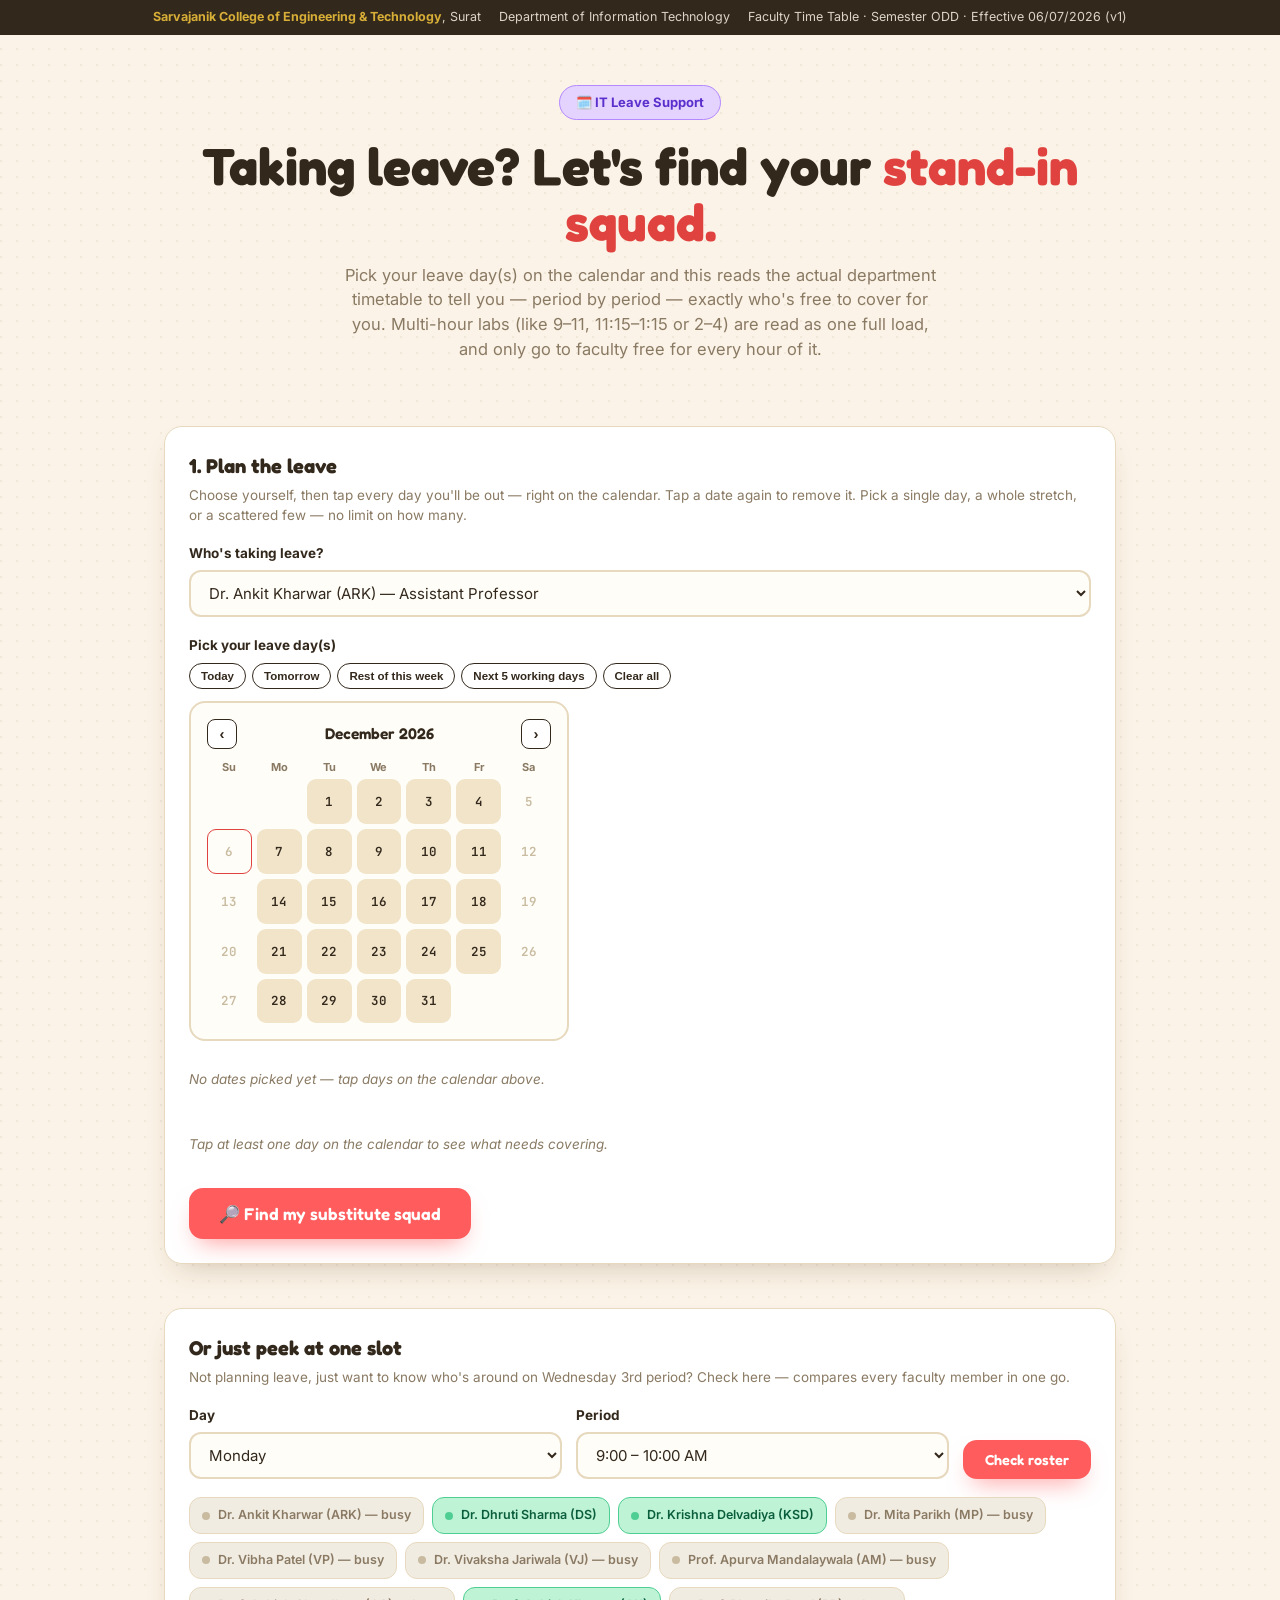
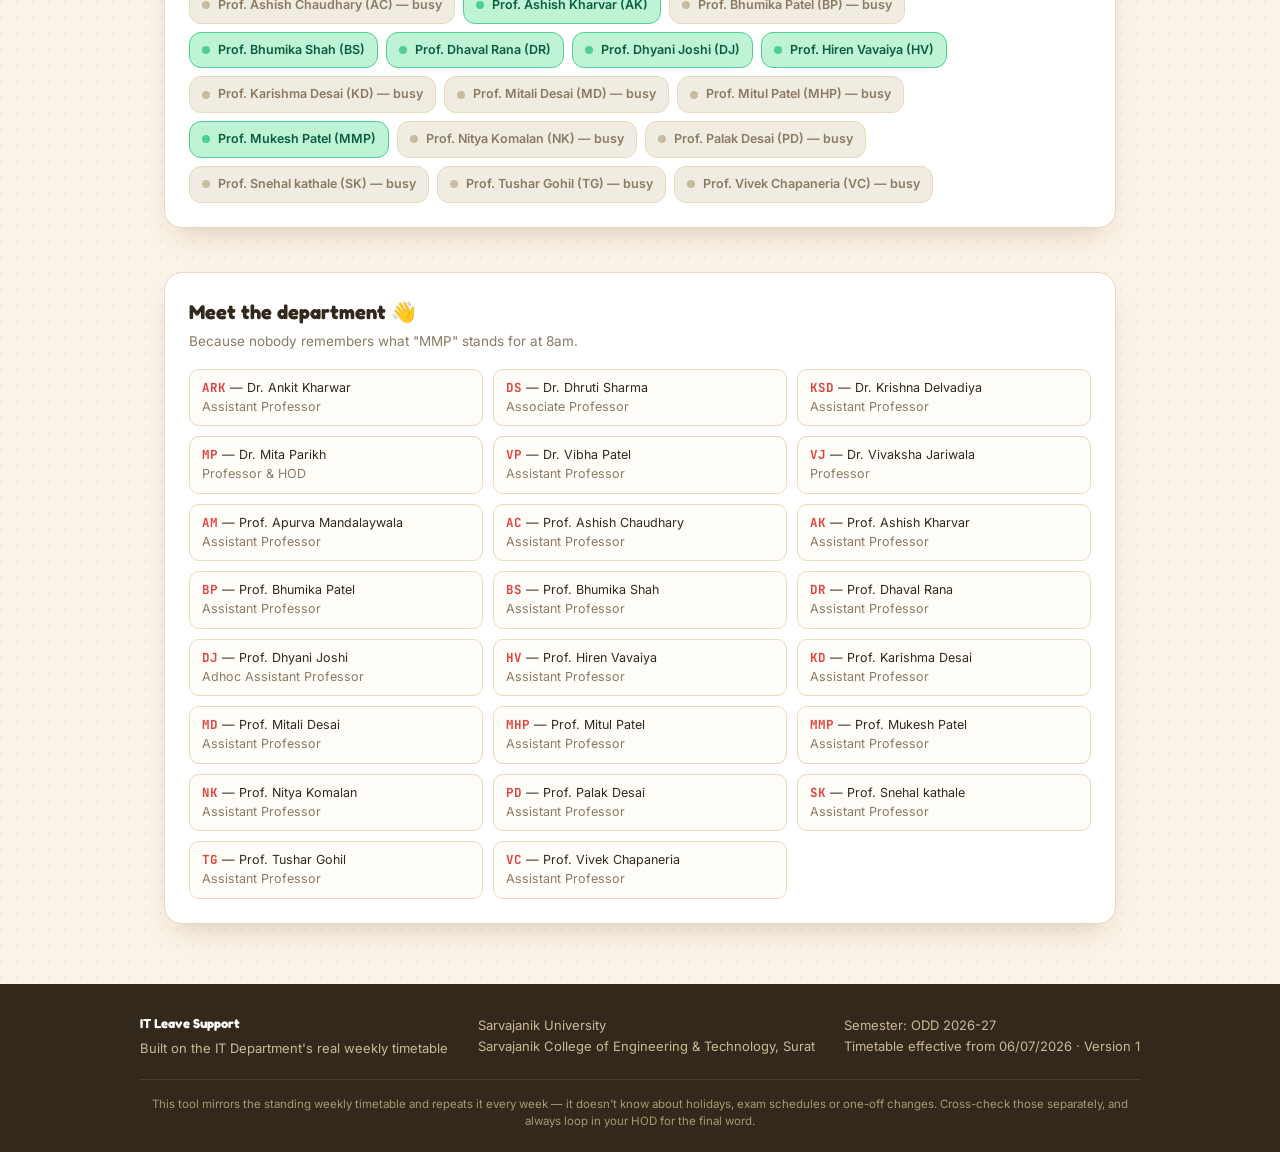
==== index.html @ b561ac30 "Create index.html" ====
<!DOCTYPE html>
<html lang="en">
<head>
<meta charset="UTF-8">
<meta name="viewport" content="width=device-width, initial-scale=1.0">
<title>IT Leave Support · SCET IT Department</title>
<link rel="preconnect" href="https://fonts.googleapis.com">
<link href="https://fonts.googleapis.com/css2?family=Fredoka:wght@500;600;700&family=Inter:wght@400;500;600;700;800&family=JetBrains+Mono:wght@400;600;700&display=swap" rel="stylesheet">
<style>
:root{
  --bg:#FBF3E7;
  --cork:#F1E4C9;
  --cork-line:#E3D2A9;
  --ink:#33281C;
  --ink-soft:#8A7A63;
  --paper:#FFFFFF;
  --pin:#FF5D5D;
  --pin-deep:#E0433F;
  --lemon:#FFE79A; --lemon-deep:#F4C63C;
  --mint:#BEF3D6; --mint-deep:#4FCE93;
  --sky:#B7E3FF; --sky-deep:#5FB3F5;
  --coral:#FFC7B8; --coral-deep:#FF8A69;
  --lilac:#E4D2FF; --lilac-deep:#B489FF;
  --line:#E7D9BE;
  --radius:18px;
  --shadow: 0 14px 30px -14px rgba(90,60,20,0.28);
}
*{box-sizing:border-box;}
html{scroll-behavior:smooth;}
body{
  margin:0;
  background:
    radial-gradient(circle at 1px 1px, rgba(120,90,40,0.07) 1px, transparent 1.6px) 0 0/16px 16px,
    var(--bg);
  color:var(--ink);
  font-family:'Inter',sans-serif;
  line-height:1.5;
}
h1,h2,h3,h4,.display{font-family:'Fredoka',sans-serif;}
.mono{font-family:'JetBrains Mono',monospace;}
@media (prefers-reduced-motion: reduce){ *{animation-duration:.001ms !important; transition-duration:.001ms !important;} html{scroll-behavior:auto;} }

/* ---------- top bar ---------- */
.topbar{
  background:var(--ink); color:#FBF3E7; font-size:12.5px;
  padding:8px 20px; display:flex; flex-wrap:wrap; gap:6px 18px;
  justify-content:center; text-align:center;
}
.topbar b{color:var(--lemon-deep);}
.topbar span{opacity:.85;}

/* ---------- hero ---------- */
header.hero{ max-width:1000px; margin:0 auto; padding:50px 24px 20px; text-align:center; }
.eyebrow{
  display:inline-flex;align-items:center;gap:8px;
  background:var(--lilac); border:1px solid var(--lilac-deep); color:#5A2FCC;
  padding:7px 16px;border-radius:999px;font-weight:700;font-size:13px;margin-bottom:18px;
}
.hero h1{ font-size:clamp(32px,5.6vw,52px); margin:0 0 12px; font-weight:700; line-height:1.08; }
.hero h1 span{ color:var(--pin-deep); }
.hero p.sub{ max-width:600px;margin:0 auto;color:var(--ink-soft);font-size:16.5px; }

/* ---------- generic containers ---------- */
.wrap{ max-width:1000px; margin:0 auto; padding:0 24px; }
.section-gap{ margin-top:44px; }
.card{
  background:var(--paper); border:1px solid var(--line); border-radius:var(--radius);
  box-shadow:var(--shadow); padding:24px;
}
.card h3{ margin:0 0 4px; font-size:20px; }
.card .hint{ color:var(--ink-soft); font-size:13.5px; margin:0 0 18px; }

/* ---------- form controls ---------- */
.field{ margin-bottom:18px; }
.field label{ display:block; font-weight:700; font-size:13.5px; margin-bottom:7px; }
select, input[type="date"], input[type="number"]{
  width:100%; border:2px solid var(--line); border-radius:12px; padding:11px 14px;
  font-family:'Inter'; font-size:15px; color:var(--ink); background:#FFFDF8;
  transition:border-color .2s;
}
select:focus, input:focus{ outline:none; border-color:var(--pin); }
.form-grid{ display:grid; grid-template-columns:1.4fr 1fr 0.8fr; gap:16px; }
@media (max-width:700px){ .form-grid{ grid-template-columns:1fr; } }

.big-btn{
  display:inline-flex; align-items:center; gap:10px;
  background:var(--pin); color:#fff; border:none; border-radius:14px;
  padding:15px 30px; font-weight:600; font-family:'Fredoka'; font-size:17px;
  cursor:pointer; box-shadow:0 12px 24px -10px rgba(255,93,93,.65);
  transition:transform .15s, background .2s;
}
.big-btn:hover{ transform:translateY(-2px); background:var(--pin-deep); }
.big-btn:active{ transform:translateY(0); }

/* ---------- calendar widget ---------- */
.cal-widget{
  background:#FFFDF8; border:2px solid var(--line); border-radius:16px; padding:16px; max-width:380px;
}
.cal-head{ display:flex; align-items:center; justify-content:space-between; margin-bottom:10px; }
.cal-month{ font-family:'Fredoka'; font-weight:600; font-size:15.5px; }
.cal-nav{
  border:1.5px solid var(--ink); background:#fff; color:var(--ink); font-weight:700; font-size:15px;
  width:30px; height:30px; border-radius:8px; cursor:pointer; line-height:1;
}
.cal-nav:hover{ background:var(--ink); color:#fff; }
.cal-grid{ display:grid; grid-template-columns:repeat(7,1fr); gap:5px; }
.cal-grid.cal-dow{ margin-bottom:4px; }
.cal-grid.cal-dow div{ text-align:center; font-size:11px; font-weight:700; color:var(--ink-soft); }
.cal-cell{
  aspect-ratio:1; display:flex; align-items:center; justify-content:center;
  border-radius:9px; border:1.5px solid transparent; background:var(--cork);
  font-family:'JetBrains Mono'; font-size:12.5px; font-weight:600; color:var(--ink);
  cursor:pointer; transition:transform .1s, background .15s;
}
.cal-cell:hover:not(.weekend):not(.empty){ background:var(--sky); transform:translateY(-1px); }
.cal-cell.empty{ background:transparent; cursor:default; }
.cal-cell.weekend{ background:transparent; color:#C8BBA0; cursor:not-allowed; }
.cal-cell.today{ border-color:var(--pin-deep); }
.cal-cell.selected{ background:var(--mint-deep); color:#fff; }
.selected-chips{ display:flex; flex-wrap:wrap; gap:8px; margin-top:14px; }
.date-chip{
  display:inline-flex; align-items:center; gap:6px; background:var(--mint); border:1.5px solid var(--mint-deep);
  color:#0B5E3C; border-radius:999px; padding:6px 8px 6px 12px; font-size:12.5px; font-weight:600;
}
.chip-x{
  border:none; background:rgba(0,0,0,.12); color:#0B5E3C; width:18px; height:18px; border-radius:50%;
  cursor:pointer; font-size:12px; line-height:1; font-weight:700;
}
.chip-x:hover{ background:rgba(0,0,0,.25); }

/* ---------- day cards (leave planner) ---------- */
.day-cards{ display:flex; flex-direction:column; gap:14px; margin-top:8px; }
.day-card{
  border:2px dashed var(--cork-line); background:var(--cork); border-radius:16px; padding:16px 18px;
}
.day-card-head{ display:flex; align-items:center; justify-content:space-between; flex-wrap:wrap; gap:10px; margin-bottom:10px; }
.day-card-title{ font-family:'Fredoka'; font-weight:600; font-size:16px; }
.day-card-title small{ display:block; font-family:'Inter'; font-weight:500; color:var(--ink-soft); font-size:12px; }
.quick-toggles{ display:flex; gap:6px; flex-wrap:wrap; }
.qtbtn{
  border:1.5px solid var(--ink); background:#fff; color:var(--ink); font-weight:700; font-size:11.5px;
  padding:6px 11px; border-radius:999px; cursor:pointer;
}
.qtbtn:hover{ background:var(--ink); color:#fff; }
.class-check{
  display:flex; align-items:flex-start; gap:10px; background:#fff; border:1px solid var(--line);
  border-radius:10px; padding:9px 12px; margin-bottom:7px; font-size:13.5px; cursor:pointer;
}
.class-check input{ margin-top:3px; }
.class-check .t{ font-family:'JetBrains Mono'; font-size:11.5px; color:var(--ink-soft); display:block; margin-bottom:2px; }
.empty-note{ color:var(--ink-soft); font-style:italic; font-size:13.5px; }
.weekend-note{ font-size:13.5px; color:#7A5A2E; font-style:italic; }

/* ---------- pinboard results ---------- */
.pinboard{
  background:
    radial-gradient(circle at 1px 1px, rgba(120,90,40,0.09) 1px, transparent 1.6px) 0 0/14px 14px,
    var(--cork);
  border:1px solid var(--cork-line); border-radius:22px; padding:26px 22px; margin-top:8px;
}
.pinboard-date{ font-family:'Fredoka'; font-weight:600; font-size:17px; margin:22px 0 12px; }
.pinboard-date:first-child{ margin-top:0; }
.summary-strip{
  display:flex; gap:14px; flex-wrap:wrap; background:var(--ink); color:#fff;
  border-radius:14px; padding:14px 18px; margin-bottom:20px; font-size:13.5px;
}
.summary-strip b{ color:var(--lemon-deep); }

.note-grid{ display:flex; flex-wrap:wrap; gap:16px; }
.sticky{
  width:250px; padding:16px 16px 14px; border-radius:4px 4px 10px 10px;
  box-shadow:0 8px 16px -6px rgba(50,30,10,.35); position:relative;
  font-size:13px; transition:transform .2s;
}
.sticky:hover{ transform:translateY(-3px) rotate(0deg) !important; }
.sticky::before{
  content:""; position:absolute; top:-7px; left:50%; transform:translateX(-50%);
  width:14px;height:14px;border-radius:50%; background:var(--pin);
  box-shadow:0 3px 4px rgba(0,0,0,.35);
}
.sticky.c0{ background:var(--lemon); transform:rotate(-2deg); }
.sticky.c1{ background:var(--mint); transform:rotate(1.5deg); }
.sticky.c2{ background:var(--sky); transform:rotate(-1deg); }
.sticky.c3{ background:var(--coral); transform:rotate(2deg); }
.sticky.c4{ background:var(--lilac); transform:rotate(-1.5deg); }
.sticky .period{ font-family:'JetBrains Mono'; font-size:11px; font-weight:700; opacity:.75; margin-bottom:4px; }
.sticky .class-info{ font-family:'Fredoka'; font-weight:600; font-size:14.5px; margin-bottom:10px; line-height:1.25; }
.sticky .subhead{ font-size:10.5px; font-weight:700; text-transform:uppercase; letter-spacing:.4px; opacity:.65; margin-bottom:6px; }
.sub-chip{
  display:inline-block; background:rgba(255,255,255,.75); border-radius:8px; padding:4px 8px;
  font-size:11.5px; font-weight:600; margin:0 4px 4px 0;
}
.zero-cover{ background:#fff; border:2px dashed var(--pin-deep); border-radius:8px; padding:7px 9px; font-size:12px; font-weight:700; color:var(--pin-deep); }
.sub-chip.partial{ background:rgba(255,255,255,.55); border:1px dashed rgba(0,0,0,.25); }
.sub-chip.partial b{ font-family:'JetBrains Mono'; font-size:10.5px; margin-left:3px; }

.results-empty{
  text-align:center; padding:40px 20px; color:var(--ink-soft); font-size:14.5px;
}

/* ---------- quick slot peek ---------- */
.peek-form{ display:grid; grid-template-columns:1fr 1fr auto; gap:14px; align-items:end; }
@media (max-width:640px){ .peek-form{ grid-template-columns:1fr; } }
.roster-grid{ display:flex; flex-wrap:wrap; gap:8px; margin-top:18px; }
.roster-chip{
  display:flex; align-items:center; gap:8px; border-radius:12px; padding:8px 12px;
  font-size:12.5px; font-weight:600; border:1.5px solid;
}
.roster-chip.free{ background:var(--mint); border-color:var(--mint-deep); color:#0B5E3C; }
.roster-chip.busy{ background:#F1ECE2; border-color:var(--line); color:var(--ink-soft); }
.roster-chip .dot{ width:8px;height:8px;border-radius:50%; }
.roster-chip.free .dot{ background:var(--mint-deep); }
.roster-chip.busy .dot{ background:#C8BBA0; }

/* ---------- legend / footer ---------- */
.legend-grid{ display:grid; grid-template-columns:repeat(auto-fill,minmax(220px,1fr)); gap:10px; }
.legend-item{ background:#FFFDF8; border:1px solid var(--line); border-radius:10px; padding:9px 12px; font-size:12.5px; }
.legend-item b{ font-family:'JetBrains Mono'; color:var(--pin-deep); }

footer{ margin-top:60px; background:var(--ink); color:#F1E9D8; padding:30px 24px 22px; }
.footer-inner{ max-width:1000px;margin:0 auto; display:flex; justify-content:space-between; gap:20px; flex-wrap:wrap; font-size:13px; }
.footer-inner h4{ margin:0 0 6px; font-family:'Fredoka'; color:#fff; }
.footer-inner p{ margin:2px 0; color:#CBB995; }
.disclaimer{ max-width:1000px; margin:18px auto 0; text-align:center; font-size:11.5px; color:#A8996F; border-top:1px solid #4A3E28; padding-top:16px; }
</style>
</head>
<body>

<div class="topbar">
  <span><b>Sarvajanik College of Engineering &amp; Technology</b>, Surat</span>
  <span>Department of Information Technology</span>
  <span>Faculty Time Table · Semester ODD · Effective 06/07/2026 (v1)</span>
</div>

<header class="hero">
  <div class="eyebrow">🗓️ IT Leave Support</div>
  <h1>Taking leave? Let's find your <span>stand-in squad.</span></h1>
  <p class="sub">Pick your leave day(s) on the calendar and this reads the actual department timetable to tell you — period by period — exactly who's free to cover for you. Multi-hour labs (like 9–11, 11:15–1:15 or 2–4) are read as one full load, and only go to faculty free for every hour of it.</p>
</header>

<main class="wrap">

  <!-- ============ LEAVE PLANNER ============ -->
  <section class="card section-gap">
    <h3>1. Plan the leave</h3>
    <p class="hint">Choose yourself, then tap every day you'll be out — right on the calendar. Tap a date again to remove it. Pick a single day, a whole stretch, or a scattered few — no limit on how many.</p>

    <div class="field">
      <label for="facultySelect">Who's taking leave?</label>
      <select id="facultySelect"></select>
    </div>

    <div class="field">
      <label>Pick your leave day(s)</label>
      <div class="quick-toggles" id="quickRangeBtns" style="margin-bottom:12px;">
        <button type="button" class="qtbtn" data-quick="today">Today</button>
        <button type="button" class="qtbtn" data-quick="tomorrow">Tomorrow</button>
        <button type="button" class="qtbtn" data-quick="week">Rest of this week</button>
        <button type="button" class="qtbtn" data-quick="next5">Next 5 working days</button>
        <button type="button" class="qtbtn" data-quick="clear">Clear all</button>
      </div>
      <div class="cal-widget" id="calWidget"></div>
      <div class="selected-chips" id="selectedChips"></div>
    </div>

    <p class="hint" id="dayCountNote" style="margin-top:6px;"></p>

    <div id="dayCardsWrap">
      <div class="day-cards" id="dayCards"></div>
    </div>

    <div style="margin-top:20px;">
      <button class="big-btn" id="findBtn">🔎 Find my substitute squad</button>
    </div>
  </section>

  <!-- ============ RESULTS ============ -->
  <section class="section-gap" id="resultsSection" style="display:none;">
    <h3 style="margin-bottom:4px;">2. Here's who can cover you</h3>
    <p class="hint" style="margin-bottom:14px;">Pinned up, period by period — pick whoever suits and give them a heads up 🙏</p>
    <div class="pinboard" id="pinboard"></div>
  </section>

  <!-- ============ QUICK SLOT PEEK ============ -->
  <section class="card section-gap">
    <h3>Or just peek at one slot</h3>
    <p class="hint">Not planning leave, just want to know who's around on Wednesday 3rd period? Check here — compares every faculty member in one go.</p>
    <div class="peek-form">
      <div class="field" style="margin-bottom:0;">
        <label for="peekDay">Day</label>
        <select id="peekDay"></select>
      </div>
      <div class="field" style="margin-bottom:0;">
        <label for="peekSlot">Period</label>
        <select id="peekSlot"></select>
      </div>
      <button class="big-btn" id="peekBtn" style="padding:11px 22px;font-size:14.5px;">Check roster</button>
    </div>
    <div class="roster-grid" id="rosterGrid"></div>
  </section>

  <!-- ============ LEGEND ============ -->
  <section class="card section-gap">
    <h3>Meet the department 👋</h3>
    <p class="hint">Because nobody remembers what "MMP" stands for at 8am.</p>
    <div class="legend-grid" id="legendGrid"></div>
  </section>

</main>

<footer>
  <div class="footer-inner">
    <div>
      <h4>IT Leave Support</h4>
      <p>Built on the IT Department's real weekly timetable</p>
    </div>
    <div>
      <p>Sarvajanik University</p>
      <p>Sarvajanik College of Engineering &amp; Technology, Surat</p>
    </div>
    <div>
      <p>Semester: ODD 2026-27</p>
      <p>Timetable effective from 06/07/2026 · Version 1</p>
    </div>
  </div>
  <div class="disclaimer">This tool mirrors the standing weekly timetable and repeats it every week — it doesn't know about holidays, exam schedules or one-off changes. Cross-check those separately, and always loop in your HOD for the final word.</div>
</footer>

<script>
/* ============================= EMBEDDED TIMETABLE DATA ============================= */
/* Parsed directly from Time_Table__Odd_2026-27_.xlsx — one sheet per faculty member.
   Source rule: only VISIBLE "FACULTY TIME TABLE" sheets marked YEAR: 2026-2027 are
   included (23 faculty). Two sheets — "AB" (Prof. Aaishwarya Bajaj) and "JM"
   (Prof. Parth Jagirdar) — are HIDDEN sheets left over from YEAR: 2024-2025 and are
   deliberately excluded: JM has no periods recorded at all, and AB's own initials
   collide with a different, currently-teaching faculty member (Prof. Apurva
   Bhagvagar, used as "AB" inside the Sem 7 class sheets) who has no personal
   timetable sheet of her own to pull a verified schedule from. Never re-add a
   faculty member here from a hidden sheet — only visible, current-year sheets. */
const DATA = {"slots":[{"id":"09:00-10:00","label":"9:00 – 10:00 AM"},{"id":"10:00-11:00","label":"10:00 – 11:00 AM"},{"id":"11:15-12:15","label":"11:15 – 12:15 PM"},{"id":"12:15-01:15","label":"12:15 – 1:15 PM"},{"id":"02:00-03:00","label":"2:00 – 3:00 PM"},{"id":"03:00-04:00","label":"3:00 – 4:00 PM"},{"id":"04:00-05:00","label":"4:00 – 5:00 PM"},{"id":"05:00-06:00","label":"5:00 – 6:00 PM"}],"days":["MON","TUE","WED","THU","FRI"],"faculty":{"MP":{"code":"MP","name":"Dr. Mita Parikh","designation":"Professor & HOD","schedule":{"MON":{"09:00-10:00":"DSYS ( VII IT D1) A (IT 5)","10:00-11:00":"DSYS ( VII IT D1) A (IT 5)","11:15-12:15":null,"12:15-01:15":"AUX (VII IT D1)","02:00-03:00":null,"03:00-04:00":null,"04:00-05:00":null,"05:00-06:00":null},"TUE":{"09:00-10:00":null,"10:00-11:00":null,"11:15-12:15":"NLP ( VII AIDS) A (IT 2)","12:15-01:15":"NLP ( VII AIDS) A (IT 2)","02:00-03:00":"AUX (VII IT D1)","03:00-04:00":null,"04:00-05:00":null,"05:00-06:00":null},"WED":{"09:00-10:00":null,"10:00-11:00":null,"11:15-12:15":null,"12:15-01:15":null,"02:00-03:00":"NLP (VII IT D1)","03:00-04:00":null,"04:00-05:00":null,"05:00-06:00":null},"THU":{"09:00-10:00":null,"10:00-11:00":"NLP (VII AIDS)","11:15-12:15":"NLP ( VII AIDS) B (IT 5)","12:15-01:15":"NLP ( VII AIDS) B (IT 5)","02:00-03:00":null,"03:00-04:00":null,"04:00-05:00":null,"05:00-06:00":null},"FRI":{"09:00-10:00":null,"10:00-11:00":"NLP (VII AIDS)","11:15-12:15":null,"12:15-01:15":"AUX (VII IT D1)","02:00-03:00":"PROJECT-I","03:00-04:00":"PROJECT-I","04:00-05:00":null,"05:00-06:00":null}}},"VJ":{"code":"VJ","name":"Dr. Vivaksha Jariwala","designation":"Professor","schedule":{"MON":{"09:00-10:00":"CNS ( V IT D1) B (IT 3)","10:00-11:00":"CNS ( V IT D1) B (IT 3)","11:15-12:15":"CNS (V IT D1)","12:15-01:15":null,"02:00-03:00":null,"03:00-04:00":null,"04:00-05:00":null,"05:00-06:00":null},"TUE":{"09:00-10:00":null,"10:00-11:00":null,"11:15-12:15":null,"12:15-01:15":"CNS (V IT D2)","02:00-03:00":"CNS ( V IT D2) A (IT 2)","03:00-04:00":"CNS ( V IT D2) A (IT 2)","04:00-05:00":null,"05:00-06:00":null},"WED":{"09:00-10:00":"CNS ( V IT D2) B (IT 2)","10:00-11:00":"CNS ( V IT D2) B (IT 2)","11:15-12:15":null,"12:15-01:15":null,"02:00-03:00":"PROJECT-I","03:00-04:00":"PROJECT-I","04:00-05:00":null,"05:00-06:00":null},"THU":{"09:00-10:00":null,"10:00-11:00":"DS (III IT D1)","11:15-12:15":null,"12:15-01:15":"CNS (V IT D1)","02:00-03:00":"CNS ( V IT D1) A (IT 1)","03:00-04:00":"CNS ( V IT D1) A (IT 1)","04:00-05:00":null,"05:00-06:00":null},"FRI":{"09:00-10:00":"DS (III AIDS)","10:00-11:00":null,"11:15-12:15":"CNS (V IT D2)","12:15-01:15":null,"02:00-03:00":null,"03:00-04:00":null,"04:00-05:00":null,"05:00-06:00":null}}},"DS":{"code":"DS","name":"Dr. Dhruti Sharma","designation":"Associate Professor","schedule":{"MON":{"09:00-10:00":null,"10:00-11:00":"CNS (V IT D2)","11:15-12:15":null,"12:15-01:15":"DS (III AIDS)","02:00-03:00":null,"03:00-04:00":null,"04:00-05:00":null,"05:00-06:00":null},"TUE":{"09:00-10:00":"DS ( III AIDS) A (IT 5)","10:00-11:00":"DS ( III AIDS) A (IT 5)","11:15-12:15":null,"12:15-01:15":"DS (III IT D1)","02:00-03:00":"CNS ( V IT D2) A (IT 2)","03:00-04:00":"CNS ( V IT D2) A (IT 2)","04:00-05:00":null,"05:00-06:00":null},"WED":{"09:00-10:00":null,"10:00-11:00":null,"11:15-12:15":"DS ( III IT D1) B (IT 4)","12:15-01:15":"DS ( III IT D1) B (IT 4)","02:00-03:00":"PROJECT-I","03:00-04:00":"PROJECT-I","04:00-05:00":null,"05:00-06:00":null},"THU":{"09:00-10:00":null,"10:00-11:00":null,"11:15-12:15":"DS (III AIDS)","12:15-01:15":null,"02:00-03:00":null,"03:00-04:00":null,"04:00-05:00":null,"05:00-06:00":null},"FRI":{"09:00-10:00":null,"10:00-11:00":null,"11:15-12:15":"DS (III IT D1)","12:15-01:15":null,"02:00-03:00":"CNS (V IT D1)","03:00-04:00":null,"04:00-05:00":null,"05:00-06:00":null}}},"HV":{"code":"HV","name":"Prof. Hiren Vavaiya","designation":"Assistant Professor","schedule":{"MON":{"09:00-10:00":null,"10:00-11:00":"DBMS (III IT D1)","11:15-12:15":null,"12:15-01:15":"DS (III IT D2)","02:00-03:00":null,"03:00-04:00":null,"04:00-05:00":null,"05:00-06:00":null},"TUE":{"09:00-10:00":"DBMS ( III IT D1) A (IT 4)","10:00-11:00":"DBMS ( III IT D1) A (IT 4)","11:15-12:15":"DS ( III IT D2) A (IT 3)","12:15-01:15":"DS ( III IT D2) A (IT 3)","02:00-03:00":null,"03:00-04:00":null,"04:00-05:00":null,"05:00-06:00":null},"WED":{"09:00-10:00":"DBMS (III IT D1)","10:00-11:00":null,"11:15-12:15":"DS (III IT D2)","12:15-01:15":null,"02:00-03:00":"DMBI ( V AIDS) B (IT 2)","03:00-04:00":"DMBI ( V AIDS) B (IT 2)","04:00-05:00":null,"05:00-06:00":null},"THU":{"09:00-10:00":"DS ( III IT D2) B (IT 4)","10:00-11:00":"DS ( III IT D2) B (IT 4)","11:15-12:15":null,"12:15-01:15":"DS (III IT D2)","02:00-03:00":null,"03:00-04:00":null,"04:00-05:00":null,"05:00-06:00":null},"FRI":{"09:00-10:00":"DBMS ( III IT D1) B (IT 5)","10:00-11:00":"DBMS ( III IT D1) B (IT 5)","11:15-12:15":null,"12:15-01:15":"DBMS (III IT D1)","02:00-03:00":"PROJECT-I","03:00-04:00":"PROJECT-I","04:00-05:00":null,"05:00-06:00":null}}},"TG":{"code":"TG","name":"Prof. Tushar Gohil","designation":"Assistant Professor","schedule":{"MON":{"09:00-10:00":"PP ( DIV C) B (IT 5)","10:00-11:00":"PP ( DIV C) B (IT 5)","11:15-12:15":null,"12:15-01:15":null,"02:00-03:00":null,"03:00-04:00":"CC (V IT D2)","04:00-05:00":null,"05:00-06:00":null},"TUE":{"09:00-10:00":null,"10:00-11:00":null,"11:15-12:15":null,"12:15-01:15":null,"02:00-03:00":"CC (V IT D1)","03:00-04:00":null,"04:00-05:00":"EHPT HONORS LAB (IT 1)","05:00-06:00":"EHPT HONORS LAB (IT 1)"},"WED":{"09:00-10:00":"DSYS ( VII IT D2) B (IT 5)","10:00-11:00":"DSYS ( VII IT D2) B (IT 5)","11:15-12:15":null,"12:15-01:15":null,"02:00-03:00":null,"03:00-04:00":"CC (V IT D1)","04:00-05:00":"EHPT HONORS (G-201)","05:00-06:00":null},"THU":{"09:00-10:00":"PROJECT-I","10:00-11:00":"PROJECT-I","11:15-12:15":"DL ( VII AIDS) A (IT 4)","12:15-01:15":"DL ( VII AIDS) A (IT 4)","02:00-03:00":null,"03:00-04:00":null,"04:00-05:00":null,"05:00-06:00":null},"FRI":{"09:00-10:00":null,"10:00-11:00":"CC (V IT D2)","11:15-12:15":"WT ( V IT D1) B (IT 3)","12:15-01:15":"WT ( V IT D1) B (IT 3)","02:00-03:00":null,"03:00-04:00":null,"04:00-05:00":"EHPT HONORS (G-201)","05:00-06:00":null}}},"AK":{"code":"AK","name":"Prof. Ashish Kharvar","designation":"Assistant Professor","schedule":{"MON":{"09:00-10:00":null,"10:00-11:00":null,"11:15-12:15":null,"12:15-01:15":"AUX ( VII IT D2)","02:00-03:00":null,"03:00-04:00":"SE (V IT D1 & D2)","04:00-05:00":null,"05:00-06:00":null},"TUE":{"09:00-10:00":"DBMS ( III AIDS) B (IT 2)","10:00-11:00":"DBMS ( III AIDS) B (IT 2)","11:15-12:15":"DBMS ( III IT D2) B (IT 6)","12:15-01:15":"DBMS ( III IT D2) B (IT 6)","02:00-03:00":"AUX ( VII IT D2)","03:00-04:00":null,"04:00-05:00":null,"05:00-06:00":null},"WED":{"09:00-10:00":"ATCD ( VII IT D2) A (IT 1)","10:00-11:00":"ATCD ( VII IT D2) A (IT 1)","11:15-12:15":"OOAD ( III AIDS) B (IT 5)","12:15-01:15":"OOAD ( III AIDS) B (IT 5)","02:00-03:00":null,"03:00-04:00":"SE (V IT D1 & D2)","04:00-05:00":null,"05:00-06:00":null},"THU":{"09:00-10:00":"PROJECT-I","10:00-11:00":"PROJECT-I","11:15-12:15":"ATCD ( VII IT D2) B (IT 3)","12:15-01:15":"ATCD ( VII IT D2) B (IT 3)","02:00-03:00":null,"03:00-04:00":null,"04:00-05:00":null,"05:00-06:00":null},"FRI":{"09:00-10:00":null,"10:00-11:00":"SE (V IT D1 & D2)","11:15-12:15":null,"12:15-01:15":"AUX ( VII IT D2)","02:00-03:00":null,"03:00-04:00":null,"04:00-05:00":null,"05:00-06:00":null}}},"AM":{"code":"AM","name":"Prof. Apurva Mandalaywala","designation":"Assistant Professor","schedule":{"MON":{"09:00-10:00":"AUX ( VII AIDS)","10:00-11:00":null,"11:15-12:15":null,"12:15-01:15":"ST (VII IT D1 & D2)","02:00-03:00":null,"03:00-04:00":"PROJECT-I","04:00-05:00":null,"05:00-06:00":null},"TUE":{"09:00-10:00":"OOAD ( III IT D1) B (IT 1)","10:00-11:00":"OOAD ( III IT D1) B (IT 1)","11:15-12:15":"DSYS ( VII IT D1) B (IT 1)","12:15-01:15":"DSYS ( VII IT D1) B (IT 1)","02:00-03:00":"ST (VII IT D1 & D2)","03:00-04:00":null,"04:00-05:00":null,"05:00-06:00":null},"WED":{"09:00-10:00":"AUX ( VII AIDS)","10:00-11:00":null,"11:15-12:15":"OOAD ( III IT D1) A (IT 1)","12:15-01:15":"OOAD ( III IT D1) A (IT 1)","02:00-03:00":null,"03:00-04:00":null,"04:00-05:00":null,"05:00-06:00":null},"THU":{"09:00-10:00":null,"10:00-11:00":null,"11:15-12:15":"PP ( DIV D) B (IT 1)","12:15-01:15":"PP ( DIV D) B (IT 1)","02:00-03:00":"AUX ( VII AIDS)","03:00-04:00":null,"04:00-05:00":null,"05:00-06:00":null},"FRI":{"09:00-10:00":"DBMS ( III IT D1) B (IT 5)","10:00-11:00":"DBMS ( III IT D1) B (IT 5)","11:15-12:15":null,"12:15-01:15":"ST (VII IT D1 & D2)","02:00-03:00":"PROJECT-I","03:00-04:00":null,"04:00-05:00":null,"05:00-06:00":null}}},"BP":{"code":"BP","name":"Prof. Bhumika Patel","designation":"Assistant Professor","schedule":{"MON":{"09:00-10:00":"WT ( V IT D1) A (IT 1)","10:00-11:00":"WT ( V IT D1) A (IT 1)","11:15-12:15":"OOAD (III IT D1)","12:15-01:15":null,"02:00-03:00":null,"03:00-04:00":null,"04:00-05:00":null,"05:00-06:00":null},"TUE":{"09:00-10:00":"OOAD ( III IT D1) B (IT 1)","10:00-11:00":"OOAD ( III IT D1) B (IT 1)","11:15-12:15":"WT (V IT D1)","12:15-01:15":null,"02:00-03:00":"OOAD (III IT D2)","03:00-04:00":null,"04:00-05:00":null,"05:00-06:00":null},"WED":{"09:00-10:00":"WT (V IT D1)","10:00-11:00":null,"11:15-12:15":"OOAD ( III IT D1) A (IT 1)","12:15-01:15":"OOAD ( III IT D1) A (IT 1)","02:00-03:00":"PROJECT-I","03:00-04:00":"PROJECT-I","04:00-05:00":null,"05:00-06:00":null},"THU":{"09:00-10:00":"OOAD ( III IT D2) A (IT 1)","10:00-11:00":"OOAD ( III IT D2) A (IT 1)","11:15-12:15":null,"12:15-01:15":"OOAD (III IT D1)","02:00-03:00":null,"03:00-04:00":null,"04:00-05:00":null,"05:00-06:00":null},"FRI":{"09:00-10:00":null,"10:00-11:00":null,"11:15-12:15":"WT ( V IT D1) B (IT 3)","12:15-01:15":"WT ( V IT D1) B (IT 3)","02:00-03:00":"OOAD (III IT D2)","03:00-04:00":null,"04:00-05:00":null,"05:00-06:00":null}}},"MMP":{"code":"MMP","name":"Prof. Mukesh Patel","designation":"Assistant Professor","schedule":{"MON":{"09:00-10:00":null,"10:00-11:00":"SAAI (V AIDS)","11:15-12:15":"SAAI ( V AIDS) B (IT 2)","12:15-01:15":"SAAI ( V AIDS) B (IT 2)","02:00-03:00":"DMBI (V IT D1)","03:00-04:00":null,"04:00-05:00":null,"05:00-06:00":null},"TUE":{"09:00-10:00":null,"10:00-11:00":null,"11:15-12:15":"SAAI (V AIDS)","12:15-01:15":null,"02:00-03:00":"DMBI ( V AIDS) A (IT 5)","03:00-04:00":"DMBI ( V AIDS) A (IT 5)","04:00-05:00":null,"05:00-06:00":null},"WED":{"09:00-10:00":null,"10:00-11:00":"DMBI (V IT D1)","11:15-12:15":null,"12:15-01:15":null,"02:00-03:00":"SAAI ( V AIDS) A (IT 1)","03:00-04:00":"SAAI ( V AIDS) A (IT 1)","04:00-05:00":null,"05:00-06:00":null},"THU":{"09:00-10:00":"PROJECT-I","10:00-11:00":"PROJECT-I","11:15-12:15":"DMBI (V AIDS)","12:15-01:15":null,"02:00-03:00":"DMBI ( V IT D1) B (IT 2)","03:00-04:00":"DMBI ( V IT D1) B (IT 2)","04:00-05:00":null,"05:00-06:00":null},"FRI":{"09:00-10:00":null,"10:00-11:00":"DMBI (V AIDS)","11:15-12:15":"DMBI ( V IT D1) A (IT 4)","12:15-01:15":"DMBI ( V IT D1) A (IT 4)","02:00-03:00":null,"03:00-04:00":null,"04:00-05:00":null,"05:00-06:00":null}}},"ARK":{"code":"ARK","name":"Dr. Ankit Kharwar","designation":"Assistant Professor","schedule":{"MON":{"09:00-10:00":"COA (III IT D1)","10:00-11:00":null,"11:15-12:15":"WT ( V IT D2) B (IT 5)","12:15-01:15":"WT ( V IT D2) B (IT 5)","02:00-03:00":null,"03:00-04:00":"PROJECT-I","04:00-05:00":null,"05:00-06:00":null},"TUE":{"09:00-10:00":null,"10:00-11:00":"DBMS (III IT D2)","11:15-12:15":"DBMS ( III IT D2) B (IT 6)","12:15-01:15":"DBMS ( III IT D2) B (IT 6)","02:00-03:00":null,"03:00-04:00":null,"04:00-05:00":null,"05:00-06:00":null},"WED":{"09:00-10:00":"WT ( V IT D2) A (IT 4)","10:00-11:00":"WT ( V IT D2) A (IT 4)","11:15-12:15":null,"12:15-01:15":null,"02:00-03:00":"DBMS (III IT D2)","03:00-04:00":"PROJECT-I","04:00-05:00":null,"05:00-06:00":null},"THU":{"09:00-10:00":"PP ( DIV A) A (IT 5)","10:00-11:00":"PP ( DIV A) A (IT 5)","11:15-12:15":"COA (III IT D1)","12:15-01:15":null,"02:00-03:00":null,"03:00-04:00":null,"04:00-05:00":null,"05:00-06:00":null},"FRI":{"09:00-10:00":"DBMS ( III IT D2) A (IT 2)","10:00-11:00":"DBMS ( III IT D2) A (IT 2)","11:15-12:15":"DBMS (III IT D2)","12:15-01:15":null,"02:00-03:00":"COA (III IT D1)","03:00-04:00":null,"04:00-05:00":null,"05:00-06:00":null}}},"KD":{"code":"KD","name":"Prof. Karishma Desai","designation":"Assistant Professor","schedule":{"MON":{"09:00-10:00":"ATCD ( VII IT D1) B (IT 4)","10:00-11:00":"ATCD ( VII IT D1) B (IT 4)","11:15-12:15":"ATCD (VII IT D1)","12:15-01:15":null,"02:00-03:00":"PP (DIV A)","03:00-04:00":null,"04:00-05:00":null,"05:00-06:00":null},"TUE":{"09:00-10:00":null,"10:00-11:00":"ATCD (VII IT D1)","11:15-12:15":"ATCD ( VII IT D1) A (IT 5)","12:15-01:15":"ATCD ( VII IT D1) A (IT 5)","02:00-03:00":null,"03:00-04:00":null,"04:00-05:00":null,"05:00-06:00":null},"WED":{"09:00-10:00":"PP (DIV A)","10:00-11:00":null,"11:15-12:15":null,"12:15-01:15":"PP (DIV K)","02:00-03:00":"PROJECT-I","03:00-04:00":"PROJECT-I","04:00-05:00":null,"05:00-06:00":null},"THU":{"09:00-10:00":"PP ( DIV A) A (IT 5)","10:00-11:00":"PP ( DIV A) A (IT 5)","11:15-12:15":null,"12:15-01:15":null,"02:00-03:00":"CNS ( V IT D1) A (IT 1)","03:00-04:00":"CNS ( V IT D1) A (IT 1)","04:00-05:00":null,"05:00-06:00":null},"FRI":{"09:00-10:00":null,"10:00-11:00":"ATCD (VII IT D1)","11:15-12:15":"PP ( DIV A) B (IT 5)","12:15-01:15":"PP ( DIV A) B (IT 5)","02:00-03:00":null,"03:00-04:00":null,"04:00-05:00":null,"05:00-06:00":null}}},"PD":{"code":"PD","name":"Prof. Palak Desai","designation":"Assistant Professor","schedule":{"MON":{"09:00-10:00":"ATCD ( VII IT D1) B (IT 4)","10:00-11:00":"ATCD ( VII IT D1) B (IT 4)","11:15-12:15":null,"12:15-01:15":"DL ( VII AIDS)","02:00-03:00":null,"03:00-04:00":null,"04:00-05:00":null,"05:00-06:00":null},"TUE":{"09:00-10:00":null,"10:00-11:00":"DL ( VII AIDS)","11:15-12:15":"DL ( VII AIDS) B (IT 4)","12:15-01:15":"DL ( VII AIDS) B (IT 4)","02:00-03:00":"DMBI ( V IT D2) B (IT 1)","03:00-04:00":"DMBI ( V IT D2) B (IT 1)","04:00-05:00":null,"05:00-06:00":null},"WED":{"09:00-10:00":"CNS ( V IT D2) B (IT 2)","10:00-11:00":"CNS ( V IT D2) B (IT 2)","11:15-12:15":"IOE ( VII - IML) L-02","12:15-01:15":"IOE ( VII - IML) L-02","02:00-03:00":null,"03:00-04:00":null,"04:00-05:00":null,"05:00-06:00":null},"THU":{"09:00-10:00":"OOAD ( III AIDS) A (IT 3)","10:00-11:00":"OOAD ( III AIDS) A (IT 3)","11:15-12:15":"DL ( VII AIDS) A (IT 4)","12:15-01:15":"DL ( VII AIDS) A (IT 4)","02:00-03:00":null,"03:00-04:00":null,"04:00-05:00":null,"05:00-06:00":null},"FRI":{"09:00-10:00":"IOE ( VII - IML) L-02","10:00-11:00":null,"11:15-12:15":"DL ( VII AIDS)","12:15-01:15":null,"02:00-03:00":null,"03:00-04:00":null,"04:00-05:00":null,"05:00-06:00":null}}},"MD":{"code":"MD","name":"Prof. Mitali Desai","designation":"Assistant Professor","schedule":{"MON":{"09:00-10:00":"DSYS ( VII IT D1) A (IT 5)","10:00-11:00":"DSYS ( VII IT D1) A (IT 5)","11:15-12:15":"AAI ( VII AIDS)","12:15-01:15":null,"02:00-03:00":"DSYS (VII IT D1)","03:00-04:00":null,"04:00-05:00":null,"05:00-06:00":null},"TUE":{"09:00-10:00":"DSYS (VII IT D1)","10:00-11:00":null,"11:15-12:15":"DSYS ( VII IT D1) B (IT 1)","12:15-01:15":"DSYS ( VII IT D1) B (IT 1)","02:00-03:00":null,"03:00-04:00":null,"04:00-05:00":null,"05:00-06:00":null},"WED":{"09:00-10:00":null,"10:00-11:00":"AAI ( VII AIDS)","11:15-12:15":"DS ( III IT D1) B (IT 4)","12:15-01:15":"DS ( III IT D1) B (IT 4)","02:00-03:00":null,"03:00-04:00":null,"04:00-05:00":null,"05:00-06:00":null},"THU":{"09:00-10:00":"DS ( III AIDS) B (IT 2)","10:00-11:00":"DS ( III AIDS) B (IT 2)","11:15-12:15":null,"12:15-01:15":"DSYS (VII IT D1)","02:00-03:00":"DMBI ( V IT D1) B (IT 2)","03:00-04:00":"DMBI ( V IT D1) B (IT 2)","04:00-05:00":null,"05:00-06:00":null},"FRI":{"09:00-10:00":"DS ( III IT D1) A (IT 1)","10:00-11:00":"DS ( III IT D1) A (IT 1)","11:15-12:15":null,"12:15-01:15":"AAI ( VII AIDS)","02:00-03:00":null,"03:00-04:00":null,"04:00-05:00":null,"05:00-06:00":null}}},"NK":{"code":"NK","name":"Prof. Nitya Komalan","designation":"Assistant Professor","schedule":{"MON":{"09:00-10:00":"ST ( VII AIDS)","10:00-11:00":null,"11:15-12:15":"DBMI ( V IT D2) A (IT 1)","12:15-01:15":"DBMI ( V IT D2) A (IT 1)","02:00-03:00":"DBMS (III AIDS)","03:00-04:00":null,"04:00-05:00":null,"05:00-06:00":null},"TUE":{"09:00-10:00":"DBMS ( III AIDS) B (IT 2)","10:00-11:00":"DBMS ( III AIDS) B (IT 2)","11:15-12:15":"DBMS (III AIDS)","12:15-01:15":null,"02:00-03:00":null,"03:00-04:00":null,"04:00-05:00":null,"05:00-06:00":null},"WED":{"09:00-10:00":"ST ( VII AIDS)","10:00-11:00":null,"11:15-12:15":"DBMS ( III AIDS) A (IT 3)","12:15-01:15":"DBMS ( III AIDS) A (IT 3)","02:00-03:00":"DBMS (III AIDS)","03:00-04:00":null,"04:00-05:00":null,"05:00-06:00":null},"THU":{"09:00-10:00":"DS ( III AIDS) B (IT 2)","10:00-11:00":"DS ( III AIDS) B (IT 2)","11:15-12:15":"NLP ( VII AIDS) B (IT 5)","12:15-01:15":"NLP ( VII AIDS) B (IT 5)","02:00-03:00":"ST ( VII AIDS)","03:00-04:00":null,"04:00-05:00":null,"05:00-06:00":null},"FRI":{"09:00-10:00":"DS ( III IT D1) A (IT 1)","10:00-11:00":"DS ( III IT D1) A (IT 1)","11:15-12:15":null,"12:15-01:15":null,"02:00-03:00":null,"03:00-04:00":null,"04:00-05:00":null,"05:00-06:00":null}}},"VC":{"code":"VC","name":"Prof. Vivek Chapaneria","designation":"Assistant Professor","schedule":{"MON":{"09:00-10:00":"PP ( DIV C) B (IT 5)","10:00-11:00":"PP ( DIV C) B (IT 5)","11:15-12:15":"ATCD ( VII IT D2)","12:15-01:15":null,"02:00-03:00":null,"03:00-04:00":"CC ( V AIDS)","04:00-05:00":null,"05:00-06:00":null},"TUE":{"09:00-10:00":"PP (DIV C)","10:00-11:00":null,"11:15-12:15":null,"12:15-01:15":"ATCD ( VII IT D2)","02:00-03:00":null,"03:00-04:00":null,"04:00-05:00":null,"05:00-06:00":null},"WED":{"09:00-10:00":"ATCD ( VII IT D2) A (IT 1)","10:00-11:00":"ATCD ( VII IT D2) A (IT 1)","11:15-12:15":null,"12:15-01:15":null,"02:00-03:00":null,"03:00-04:00":null,"04:00-05:00":null,"05:00-06:00":null},"THU":{"09:00-10:00":"IOE - DSP ( V ) A (IT 6)","10:00-11:00":"IOE - DSP ( V ) A (IT 6)","11:15-12:15":"ATCD ( VII IT D2) B (IT 3)","12:15-01:15":"ATCD ( VII IT D2) B (IT 3)","02:00-03:00":"PP (DIV C)","03:00-04:00":null,"04:00-05:00":null,"05:00-06:00":null},"FRI":{"09:00-10:00":"OOAD ( III IT D2) B (IT 4)","10:00-11:00":"OOAD ( III IT D2) B (IT 4)","11:15-12:15":"ATCD ( VII IT D2)","12:15-01:15":null,"02:00-03:00":"PP ( DIV C) A (IT 5)","03:00-04:00":"PP ( DIV C) A (IT 5)","04:00-05:00":null,"05:00-06:00":null}}},"KSD":{"code":"KSD","name":"Dr. Krishna Delvadiya","designation":"Assistant Professor","schedule":{"MON":{"09:00-10:00":null,"10:00-11:00":"NLP ( VII AIDS)","11:15-12:15":"FDS ( V AIDS) A (IT 3)","12:15-01:15":"FDS ( V AIDS) A (IT 3)","02:00-03:00":"PP ( DIV K) B (IT 3)","03:00-04:00":"PP ( DIV K) B (IT 3)","04:00-05:00":null,"05:00-06:00":null},"TUE":{"09:00-10:00":"DS ( III AIDS) A (IT 5)","10:00-11:00":"DS ( III AIDS) A (IT 5)","11:15-12:15":"NLP ( VII AIDS) A (IT 2)","12:15-01:15":"NLP ( VII AIDS) A (IT 2)","02:00-03:00":"FDS ( V AIDS) B (IT 4)","03:00-04:00":"FDS ( V AIDS) B (IT 4)","04:00-05:00":null,"05:00-06:00":null},"WED":{"09:00-10:00":"FDS (V AIDS)","10:00-11:00":null,"11:15-12:15":null,"12:15-01:15":null,"02:00-03:00":"SAAI ( V AIDS) A (IT 1)","03:00-04:00":"SAAI ( V AIDS) A (IT 1)","04:00-05:00":null,"05:00-06:00":null},"THU":{"09:00-10:00":null,"10:00-11:00":null,"11:15-12:15":"NLP (VII IT D1)","12:15-01:15":null,"02:00-03:00":"FDS ( V AIDS)","03:00-04:00":null,"04:00-05:00":null,"05:00-06:00":null},"FRI":{"09:00-10:00":null,"10:00-11:00":null,"11:15-12:15":"NLP (VII IT D1)","12:15-01:15":null,"02:00-03:00":"FDS ( V AIDS)","03:00-04:00":null,"04:00-05:00":null,"05:00-06:00":null}}},"MHP":{"code":"MHP","name":"Prof. Mitul Patel","designation":"Assistant Professor","schedule":{"MON":{"09:00-10:00":"COA (III AIDS)","10:00-11:00":null,"11:15-12:15":"OOAD (III IT D2)","12:15-01:15":null,"02:00-03:00":null,"03:00-04:00":null,"04:00-05:00":null,"05:00-06:00":null},"TUE":{"09:00-10:00":"PP ( DIV D) A (IT 1)","10:00-11:00":"PP ( DIV D) A (IT 1)","11:15-12:15":"PP (DIV D)","12:15-01:15":null,"02:00-03:00":"PP ( DIV B) A (IT 5)","03:00-04:00":"PP ( DIV B) A (IT 5)","04:00-05:00":null,"05:00-06:00":null},"WED":{"09:00-10:00":null,"10:00-11:00":"COA (III AIDS)","11:15-12:15":null,"12:15-01:15":"PP (DIV D)","02:00-03:00":"PP ( DIV B) B (IT 5)","03:00-04:00":"PP ( DIV B) B (IT 5)","04:00-05:00":null,"05:00-06:00":null},"THU":{"09:00-10:00":null,"10:00-11:00":null,"11:15-12:15":"PP ( DIV D) B (IT 1)","12:15-01:15":"PP ( DIV D) B (IT 1)","02:00-03:00":null,"03:00-04:00":null,"04:00-05:00":null,"05:00-06:00":null},"FRI":{"09:00-10:00":"OOAD ( III IT D2) B (IT 4)","10:00-11:00":"OOAD ( III IT D2) B (IT 4)","11:15-12:15":null,"12:15-01:15":"COA (III AIDS)","02:00-03:00":"PP ( DIV C) A (IT 5)","03:00-04:00":"PP ( DIV C) A (IT 5)","04:00-05:00":null,"05:00-06:00":null}}},"VP":{"code":"VP","name":"Dr. Vibha Patel","designation":"Assistant Professor","schedule":{"MON":{"09:00-10:00":"CNS ( V IT D1) B (IT 3)","10:00-11:00":"CNS ( V IT D1) B (IT 3)","11:15-12:15":"DBMI ( V IT D2) A (IT 1)","12:15-01:15":"DBMI ( V IT D2) A (IT 1)","02:00-03:00":"DMBI (V IT D2)","03:00-04:00":null,"04:00-05:00":null,"05:00-06:00":null},"TUE":{"09:00-10:00":"IOE - DSP ( V ) B (IT 6)","10:00-11:00":"IOE - DSP ( V ) B (IT 6)","11:15-12:15":null,"12:15-01:15":"DMBI (V IT D1)","02:00-03:00":"DBMI ( V IT D2) B (IT 1)","03:00-04:00":"DBMI ( V IT D2) B (IT 1)","04:00-05:00":null,"05:00-06:00":null},"WED":{"09:00-10:00":null,"10:00-11:00":"DMBI (V AIDS)","11:15-12:15":null,"12:15-01:15":null,"02:00-03:00":"DMBI ( V AIDS) B (IT 2)","03:00-04:00":"DMBI ( V AIDS) B (IT 2)","04:00-05:00":null,"05:00-06:00":null},"THU":{"09:00-10:00":null,"10:00-11:00":null,"11:15-12:15":"DMBI (V IT D2)","12:15-01:15":null,"02:00-03:00":null,"03:00-04:00":null,"04:00-05:00":null,"05:00-06:00":null},"FRI":{"09:00-10:00":"DBMS ( III IT D2) A (IT 2)","10:00-11:00":"DBMS ( III IT D2) A (IT 2)","11:15-12:15":null,"12:15-01:15":"SAAI ( V AIDS)","02:00-03:00":"DMBI (V IT D2)","03:00-04:00":null,"04:00-05:00":null,"05:00-06:00":null}}},"DR":{"code":"DR","name":"Prof. Dhaval Rana","designation":"Assistant Professor","schedule":{"MON":{"09:00-10:00":null,"10:00-11:00":"OOAD (III AIDS)","11:15-12:15":"WT ( V IT D2) B (IT 5)","12:15-01:15":"WT ( V IT D2) B (IT 5)","02:00-03:00":null,"03:00-04:00":null,"04:00-05:00":null,"05:00-06:00":null},"TUE":{"09:00-10:00":"DBMS ( III IT D1) A (IT 4)","10:00-11:00":"DBMS ( III IT D1) A (IT 4)","11:15-12:15":"OOAD (III IT D1)","12:15-01:15":"IC (III AIDS)","02:00-03:00":null,"03:00-04:00":null,"04:00-05:00":null,"05:00-06:00":null},"WED":{"09:00-10:00":"WT ( V IT D2) A (IT 4)","10:00-11:00":"WT ( V IT D2) A (IT 4)","11:15-12:15":"OOAD ( III AIDS) B (IT 5)","12:15-01:15":"OOAD ( III AIDS) B (IT 5)","02:00-03:00":"WT (V IT D2)","03:00-04:00":null,"04:00-05:00":null,"05:00-06:00":null},"THU":{"09:00-10:00":"OOAD ( III AIDS) A (IT 3)","10:00-11:00":"OOAD ( III AIDS) A (IT 3)","11:15-12:15":null,"12:15-01:15":"OOAD (III AIDS)","02:00-03:00":null,"03:00-04:00":null,"04:00-05:00":null,"05:00-06:00":null},"FRI":{"09:00-10:00":null,"10:00-11:00":"OOAD (III AIDS)","11:15-12:15":null,"12:15-01:15":"WT (V IT D2)","02:00-03:00":null,"03:00-04:00":null,"04:00-05:00":null,"05:00-06:00":null}}},"AC":{"code":"AC","name":"Prof. Ashish Chaudhary","designation":"Assistant Professor","schedule":{"MON":{"09:00-10:00":"COA (III IT D2)","10:00-11:00":null,"11:15-12:15":null,"12:15-01:15":null,"02:00-03:00":"DSYS ( VII IT D2)","03:00-04:00":null,"04:00-05:00":null,"05:00-06:00":null},"TUE":{"09:00-10:00":null,"10:00-11:00":"DSYS ( VII IT D2)","11:15-12:15":"ATCD ( VII IT D1) A (IT 5)","12:15-01:15":"ATCD ( VII IT D1) A (IT 5)","02:00-03:00":null,"03:00-04:00":"IC (III IT D1 & D2)","04:00-05:00":null,"05:00-06:00":null},"WED":{"09:00-10:00":"DSYS ( VII IT D2) B (IT 5)","10:00-11:00":"DSYS ( VII IT D2) B (IT 5)","11:15-12:15":"DBMS ( III AIDS) A (IT 3)","12:15-01:15":"DBMS ( III AIDS) A (IT 3)","02:00-03:00":null,"03:00-04:00":null,"04:00-05:00":null,"05:00-06:00":null},"THU":{"09:00-10:00":"DS ( III IT D2) B (IT 4)","10:00-11:00":"DS ( III IT D2) B (IT 4)","11:15-12:15":"DSYS ( VII IT D2) A (IT 1)","12:15-01:15":"DSYS ( VII IT D2) A (IT 1)","02:00-03:00":"COA (III IT D2)","03:00-04:00":null,"04:00-05:00":null,"05:00-06:00":null},"FRI":{"09:00-10:00":null,"10:00-11:00":"DSYS ( VII IT D2)","11:15-12:15":null,"12:15-01:15":"COA (III IT D2)","02:00-03:00":null,"03:00-04:00":null,"04:00-05:00":null,"05:00-06:00":null}}},"SK":{"code":"SK","name":"Prof. Snehal kathale","designation":"Assistant Professor","schedule":{"MON":{"09:00-10:00":"WT ( V IT D1) A (IT 1)","10:00-11:00":"WT ( V IT D1) A (IT 1)","11:15-12:15":null,"12:15-01:15":null,"02:00-03:00":"PP ( DIV K) B (IT 3)","03:00-04:00":"PP ( DIV K) B (IT 3)","04:00-05:00":null,"05:00-06:00":null},"TUE":{"09:00-10:00":null,"10:00-11:00":"BA( M.TECH CO)","11:15-12:15":"DS ( III IT D2) A (IT 3)","12:15-01:15":"DS ( III IT D2) A (IT 3)","02:00-03:00":"PP ( DIV B) A (IT 5)","03:00-04:00":"PP ( DIV B) A (IT 5)","04:00-05:00":null,"05:00-06:00":null},"WED":{"09:00-10:00":"PP (DIV B)","10:00-11:00":null,"11:15-12:15":null,"12:15-01:15":"BA( M.TECH CO)","02:00-03:00":"PP ( DIV B) B (IT 5)","03:00-04:00":"PP ( DIV B) B (IT 5)","04:00-05:00":null,"05:00-06:00":null},"THU":{"09:00-10:00":null,"10:00-11:00":null,"11:15-12:15":"PP (DIV B)","12:15-01:15":null,"02:00-03:00":null,"03:00-04:00":null,"04:00-05:00":null,"05:00-06:00":null},"FRI":{"09:00-10:00":"PP (DIV K)","10:00-11:00":null,"11:15-12:15":"PP ( DIV A) B (IT 5)","12:15-01:15":"PP ( DIV A) B (IT 5)","02:00-03:00":"BA( M.TECH CO)","03:00-04:00":null,"04:00-05:00":null,"05:00-06:00":null}}},"BS":{"code":"BS","name":"Prof. Bhumika Shah","designation":"Assistant Professor","schedule":{"MON":{"09:00-10:00":null,"10:00-11:00":"NLP ( VII IT D2)","11:15-12:15":"SAAI ( V AIDS) B (IT 2)","12:15-01:15":"SAAI ( V AIDS) B (IT 2)","02:00-03:00":null,"03:00-04:00":null,"04:00-05:00":null,"05:00-06:00":null},"TUE":{"09:00-10:00":"IOE - DSP ( V ) B (IT 6)","10:00-11:00":"IOE - DSP ( V ) B (IT 6)","11:15-12:15":"NLP ( VII IT D2)","12:15-01:15":null,"02:00-03:00":"FDS ( V AIDS) B (IT 4)","03:00-04:00":"FDS ( V AIDS) B (IT 4)","04:00-05:00":null,"05:00-06:00":null},"WED":{"09:00-10:00":"PP ( DIV K) A (IT 4)","10:00-11:00":"PP ( DIV K) A (IT 4)","11:15-12:15":"IOE ( V - DSP) L-01","12:15-01:15":"IOE ( V - DSP) L-01","02:00-03:00":null,"03:00-04:00":null,"04:00-05:00":null,"05:00-06:00":null},"THU":{"09:00-10:00":"IOE - DSP ( V ) A (IT 6)","10:00-11:00":"IOE - DSP ( V ) A (IT 6)","11:15-12:15":"DSYS ( VII IT D2) A (IT 1)","12:15-01:15":"DSYS ( VII IT D2) A (IT 1)","02:00-03:00":"NLP ( VII IT D2)","03:00-04:00":null,"04:00-05:00":null,"05:00-06:00":null},"FRI":{"09:00-10:00":"IOE ( V - DSP) L-01","10:00-11:00":null,"11:15-12:15":null,"12:15-01:15":null,"02:00-03:00":null,"03:00-04:00":null,"04:00-05:00":null,"05:00-06:00":null}}},"DJ":{"code":"DJ","name":"Prof. Dhyani Joshi","designation":"Adhoc Assistant Professor","schedule":{"MON":{"09:00-10:00":null,"10:00-11:00":null,"11:15-12:15":"FDS ( V AIDS) A (IT 3)","12:15-01:15":"FDS ( V AIDS) A (IT 3)","02:00-03:00":null,"03:00-04:00":null,"04:00-05:00":"EHPT HONORS (G-201)","05:00-06:00":null},"TUE":{"09:00-10:00":"PP ( DIV D) A (IT 1)","10:00-11:00":"PP ( DIV D) A (IT 1)","11:15-12:15":"DL ( VII AIDS) B (IT 4)","12:15-01:15":"DL ( VII AIDS) B (IT 4)","02:00-03:00":"DMBI ( V AIDS) A (IT 5)","03:00-04:00":"DMBI ( V AIDS) A (IT 5)","04:00-05:00":null,"05:00-06:00":null},"WED":{"09:00-10:00":"PP ( DIV K) A (IT 4)","10:00-11:00":"PP ( DIV K) A (IT 4)","11:15-12:15":null,"12:15-01:15":null,"02:00-03:00":null,"03:00-04:00":"CC (V IT D2)","04:00-05:00":null,"05:00-06:00":null},"THU":{"09:00-10:00":"OOAD ( III IT D2) A (IT 1)","10:00-11:00":"OOAD ( III IT D2) A (IT 1)","11:15-12:15":null,"12:15-01:15":"CC ( V AIDS)","02:00-03:00":null,"03:00-04:00":null,"04:00-05:00":"EHPT HONORS (G-201)","05:00-06:00":null},"FRI":{"09:00-10:00":null,"10:00-11:00":"CC (V IT D1)","11:15-12:15":"DMBI ( V IT D1) A (IT 4)","12:15-01:15":"DMBI ( V IT D1) A (IT 4)","02:00-03:00":null,"03:00-04:00":"CC ( V AIDS)","04:00-05:00":null,"05:00-06:00":null}}}}};

const DAY_FULL = {MON:"Monday",TUE:"Tuesday",WED:"Wednesday",THU:"Thursday",FRI:"Friday"};
const MORNING_SLOTS = ["09:00-10:00","10:00-11:00","11:15-12:15","12:15-01:15"];
const FACULTY_CODES = Object.keys(DATA.faculty).sort((a,b)=> DATA.faculty[a].name.localeCompare(DATA.faculty[b].name));

/* Data-quality check: a couple of source sheets have no classes recorded anywhere
   (a genuine gap in the uploaded file, not a parsing issue) — flag them so we never
   present a silent gap as a confident "they're free!" */
FACULTY_CODES.forEach(code=>{
  let n=0;
  DATA.days.forEach(day=> DATA.slots.forEach(s=>{ if (DATA.faculty[code].schedule[day][s.id]) n++; }));
  DATA.faculty[code].totalBusy = n;
  DATA.faculty[code].dataGap = (n===0);
});

/* ============================= SETUP: DROPDOWNS ============================= */
const facultySelect = document.getElementById("facultySelect");
FACULTY_CODES.forEach(code=>{
  const f = DATA.faculty[code];
  const opt = document.createElement("option");
  opt.value = code;
  opt.textContent = `${f.name} (${code}) — ${f.designation}`;
  facultySelect.appendChild(opt);
});

const peekDay = document.getElementById("peekDay");
DATA.days.forEach(d=>{
  const opt = document.createElement("option");
  opt.value = d; opt.textContent = DAY_FULL[d];
  peekDay.appendChild(opt);
});
const peekSlot = document.getElementById("peekSlot");
DATA.slots.forEach(s=>{
  const opt = document.createElement("option");
  opt.value = s.id; opt.textContent = s.label;
  peekSlot.appendChild(opt);
});

/* ============================= DAY CARD GENERATION ============================= */
let dayPlans = {}; // { "2026-07-13": { dayName:"MON", checks:{ blockKey: bool }, blocks:{ blockKey: blockObj } } }

/* Adjacent slot-index pairs that are genuinely back-to-back on the clock (no recess/lunch
   gap between them) — only these can ever be merged into a single lab block.
   Slot indices: 0=9:00-10:00  1=10:00-11:00  2=11:15-12:15  3=12:15-1:15
                 4=2:00-3:00   5=3:00-4:00    6=4:00-5:00    7=5:00-6:00
   [1,2] is deliberately EXCLUDED — there's a 15-min recess between 11:00 and 11:15, so
   those two periods are never a real continuous lab, even if the same subject appears in
   both (that would be two separate 1-hour sessions, not one 2-hour block).
   [3,4] is deliberately EXCLUDED for the same reason — lunch break between 1:15 and 2:00. */
const MERGE_ADJACENT = [[0,1],[2,3],[4,5],[5,6],[6,7]];

function labelFirstHalf(label){ return label.split(" \u2013 ")[0]; }
function labelSecondHalf(label){ return label.split(" \u2013 ")[1]; }

/* Turns one faculty member's day into a list of "blocks" — a normal 1-hour class stays a
   single block. Any RUN of genuinely back-to-back periods (no recess/lunch gap — see
   MERGE_ADJACENT above) teaching the exact same subject gets chained into one full-load
   block — 2 hours, or more if the run is longer — so it reads, displays its correct
   combined time range, and gets covered as one unit instead of being split into pieces. */
function getDayBlocks(faculty, dayName){
  const sched = faculty.schedule[dayName];
  const slots = DATA.slots;
  const isTrueAdjacent = new Set(MERGE_ADJACENT.map(p=>p.join("-")));
  const consumed = new Array(slots.length).fill(false);
  const blocks = [];
  for (let i=0;i<slots.length;i++){
    if (consumed[i]) continue;
    const val = sched[slots[i].id];
    if (!val) continue;

    // Walk forward, chaining every consecutive slot that is (a) genuinely back-to-back
    // on the clock and (b) teaching the identical subject — this is what makes a real
    // multi-hour lab/load block rather than two coincidentally-adjacent single classes.
    const chainIdx = [i];
    let cur = i;
    while (isTrueAdjacent.has(`${cur}-${cur+1}`)){
      const nextVal = sched[slots[cur+1].id];
      if (nextVal && nextVal.trim() === val.trim()){
        chainIdx.push(cur+1);
        cur = cur+1;
      } else break;
    }
    chainIdx.forEach(idx=> consumed[idx]=true);

    const first = slots[chainIdx[0]];
    if (chainIdx.length > 1){
      const last = slots[chainIdx[chainIdx.length-1]];
      blocks.push({
        type:"lab2",
        slots: chainIdx.map(idx=>slots[idx]),
        subject: val,
        label: labelFirstHalf(first.label)+" \u2013 "+labelSecondHalf(last.label),
        half: MORNING_SLOTS.includes(first.id) ? "morning" : "afternoon"
      });
    } else {
      blocks.push({type:"single", slots:[first], subject:val, label:first.label, half: MORNING_SLOTS.includes(first.id)?"morning":"afternoon"});
    }
  }
  return blocks;
}
function blockKeyOf(block){ return block.slots.map(s=>s.id).join("+"); }

function dayNameOf(date){
  const map = ["SUN","MON","TUE","WED","THU","FRI","SAT"];
  return map[date.getDay()];
}
function fmtDate(date){
  return date.toLocaleDateString(undefined,{weekday:"short",day:"2-digit",month:"short",year:"numeric"});
}
function isoDate(date){
  const y=date.getFullYear(), m=String(date.getMonth()+1).padStart(2,"0"), d=String(date.getDate()).padStart(2,"0");
  return `${y}-${m}-${d}`;
}

/* ============================= CALENDAR (multi-day, non-contiguous selection) ============================= */
let selectedDates = new Set(); // ISO date strings, weekdays only
let calViewYear, calViewMonth; // calViewMonth is 0-indexed
(function initCalView(){
  const t = new Date();
  calViewYear = t.getFullYear(); calViewMonth = t.getMonth();
})();

function renderCalendar(){
  const wrap = document.getElementById("calWidget");
  const first = new Date(calViewYear, calViewMonth, 1);
  const startWeekday = first.getDay();
  const daysInMonth = new Date(calViewYear, calViewMonth+1, 0).getDate();
  const monthName = first.toLocaleDateString(undefined,{month:"long", year:"numeric"});
  const todayIso = isoDate(new Date());

  let cells = "";
  for (let i=0;i<startWeekday;i++) cells += `<div class="cal-cell empty"></div>`;
  for (let d=1; d<=daysInMonth; d++){
    const dateObj = new Date(calViewYear, calViewMonth, d);
    const iso = isoDate(dateObj);
    const dow = dateObj.getDay();
    const isWeekend = (dow===0 || dow===6);
    const isSelected = selectedDates.has(iso);
    const isToday = iso===todayIso;
    let cls = "cal-cell";
    if (isWeekend) cls += " weekend";
    if (isSelected) cls += " selected";
    if (isToday) cls += " today";
    cells += `<button type="button" class="${cls}" data-iso="${iso}" ${isWeekend? 'disabled title="Weekend — no lectures on the books"':''}>${d}</button>`;
  }

  wrap.innerHTML = `
    <div class="cal-head">
      <button type="button" class="cal-nav" id="calPrev" aria-label="Previous month">‹</button>
      <div class="cal-month">${monthName}</div>
      <button type="button" class="cal-nav" id="calNext" aria-label="Next month">›</button>
    </div>
    <div class="cal-grid cal-dow"><div>Su</div><div>Mo</div><div>Tu</div><div>We</div><div>Th</div><div>Fr</div><div>Sa</div></div>
    <div class="cal-grid">${cells}</div>
  `;

  document.getElementById("calPrev").addEventListener("click", ()=>{
    calViewMonth--; if (calViewMonth<0){ calViewMonth=11; calViewYear--; }
    renderCalendar();
  });
  document.getElementById("calNext").addEventListener("click", ()=>{
    calViewMonth++; if (calViewMonth>11){ calViewMonth=0; calViewYear++; }
    renderCalendar();
  });
  wrap.querySelectorAll(".cal-cell[data-iso]:not(.weekend):not(.empty)").forEach(btn=>{
    btn.addEventListener("click", ()=>{
      const iso = btn.dataset.iso;
      if (selectedDates.has(iso)) selectedDates.delete(iso); else selectedDates.add(iso);
      renderCalendar();
      renderChipsAndCards();
    });
  });
}

function renderChipsAndCards(){
  const chipsWrap = document.getElementById("selectedChips");
  const sorted = Array.from(selectedDates).sort();
  chipsWrap.innerHTML = sorted.length===0
    ? `<p class="empty-note">No dates picked yet — tap days on the calendar above.</p>`
    : sorted.map(iso=>{
        const d = new Date(iso+"T00:00:00");
        return `<span class="date-chip">${fmtDate(d)}<button type="button" class="chip-x" data-iso="${iso}" title="Remove this date">×</button></span>`;
      }).join("");
  rebuildDayCards(sorted);
}

document.getElementById("selectedChips").addEventListener("click", e=>{
  if (!e.target.matches(".chip-x")) return;
  selectedDates.delete(e.target.dataset.iso);
  renderCalendar();
  renderChipsAndCards();
});

document.getElementById("quickRangeBtns").addEventListener("click", e=>{
  if (!e.target.matches(".qtbtn")) return;
  const act = e.target.dataset.quick;
  const today = new Date(); today.setHours(0,0,0,0);
  const addIfWeekday = d=>{ const dow=d.getDay(); if (dow!==0 && dow!==6) selectedDates.add(isoDate(d)); };

  if (act==="clear"){ selectedDates.clear(); }
  else if (act==="today"){ addIfWeekday(today); }
  else if (act==="tomorrow"){ const d=new Date(today); d.setDate(d.getDate()+1); addIfWeekday(d); }
  else if (act==="week"){
    const d = new Date(today);
    while (d.getDay()!==6){ addIfWeekday(d); d.setDate(d.getDate()+1); }
  }
  else if (act==="next5"){
    let count=0; const d=new Date(today);
    while (count<5){ if (d.getDay()!==0 && d.getDay()!==6){ selectedDates.add(isoDate(d)); count++; } d.setDate(d.getDate()+1); }
  }

  calViewYear = today.getFullYear(); calViewMonth = today.getMonth();
  renderCalendar();
  renderChipsAndCards();
});

function rebuildDayCards(sortedDates){
  const code = facultySelect.value;
  const wrap = document.getElementById("dayCards");
  const countNote = document.getElementById("dayCountNote");
  wrap.innerHTML = "";
  dayPlans = {};
  document.getElementById("resultsSection").style.display = "none";

  if (!code){ wrap.innerHTML = `<p class="empty-note">Pick yourself above, then choose your leave day(s) on the calendar.</p>`; countNote.textContent=""; return; }
  if (!sortedDates || sortedDates.length===0){ wrap.innerHTML = `<p class="empty-note">Tap at least one day on the calendar to see what needs covering.</p>`; countNote.textContent=""; return; }

  countNote.textContent = sortedDates.length===1
    ? "That's a single day."
    : `That's ${sortedDates.length} days picked — scroll down, every one of them gets its own card.`;

  const faculty = DATA.faculty[code];

  sortedDates.forEach(key=>{
    const d = new Date(key+"T00:00:00");
    const dn = dayNameOf(d);
    const card = document.createElement("div");
    card.className = "day-card";

    const blocks = getDayBlocks(faculty, dn);
    dayPlans[key] = {dayName:dn, checks:{}, blocks:{}};

    if (blocks.length===0){
      card.innerHTML = `
        <div class="day-card-head">
          <div class="day-card-title">${fmtDate(d)}<small>${DAY_FULL[dn]}</small></div>
        </div>
        <p class="empty-note">🙌 Lucky day — no scheduled classes for ${faculty.name.split(" ").slice(-1)[0]} on the timetable. Nothing to cover.</p>`;
      wrap.appendChild(card);
      return;
    }

    blocks.forEach(b=>{ const k=blockKeyOf(b); dayPlans[key].checks[k]=true; dayPlans[key].blocks[k]=b; });

    const checksHtml = blocks.map(b=>{
      const k = blockKeyOf(b);
      const labTag = b.type==="lab2" ? ` <span title="${b.slots.length} back-to-back periods, same class — treated as one ${b.slots.length}-hour block. Only faculty free for ALL ${b.slots.length} hours count as a full cover.">🔬 ${b.slots.length}-hr lab</span>` : "";
      return `
      <label class="class-check">
        <input type="checkbox" data-date="${key}" data-block="${k}" checked>
        <span><span class="t">${b.label}</span>${b.subject}${labTag}</span>
      </label>`;
    }).join("");

    card.innerHTML = `
      <div class="day-card-head">
        <div class="day-card-title">${fmtDate(d)}<small>${DAY_FULL[dn]}</small></div>
        <div class="quick-toggles">
          <button type="button" class="qtbtn" data-act="all" data-date="${key}">Full day off</button>
          <button type="button" class="qtbtn" data-act="morning" data-date="${key}">Morning only</button>
          <button type="button" class="qtbtn" data-act="afternoon" data-date="${key}">Afternoon only</button>
          <button type="button" class="qtbtn" data-act="none" data-date="${key}">Clear</button>
        </div>
      </div>
      ${checksHtml}
    `;
    wrap.appendChild(card);
  });
}

document.getElementById("dayCards").addEventListener("change", e=>{
  if (e.target.matches('input[type="checkbox"]')){
    const {date, block} = e.target.dataset;
    dayPlans[date].checks[block] = e.target.checked;
  }
});
document.getElementById("dayCards").addEventListener("click", e=>{
  if (!e.target.matches(".qtbtn")) return;
  const {act, date} = e.target.dataset;
  const card = e.target.closest(".day-card");
  card.querySelectorAll('input[type="checkbox"]').forEach(cb=>{
    const k = cb.dataset.block;
    const half = dayPlans[date].blocks[k].half;
    let on;
    if (act==="all") on=true;
    else if (act==="none") on=false;
    else if (act==="morning") on = (half==="morning");
    else if (act==="afternoon") on = (half==="afternoon");
    cb.checked = on;
    dayPlans[date].checks[k] = on;
  });
});

facultySelect.addEventListener("change", ()=> renderChipsAndCards());

renderCalendar();
renderChipsAndCards();

/* ============================= FIND SUBSTITUTES ============================= */
/* Returns faculty free at ONE given slot. Used for single-period classes and as the
   building block for the 2-hour lab check below. */
function freeFacultyAt(dayName, slotId, excludeCode){
  return FACULTY_CODES.filter(code=>{
    if (code===excludeCode) return false;
    return !DATA.faculty[code].schedule[dayName][slotId];
  });
}

document.getElementById("findBtn").addEventListener("click", ()=>{
  const code = facultySelect.value;
  const faculty = DATA.faculty[code];
  const board = document.getElementById("pinboard");
  const resultsSection = document.getElementById("resultsSection");
  resultsSection.style.display = "block";

  const slotOrder = DATA.slots.map(s=>s.id);
  const dateKeys = Object.keys(dayPlans).sort();
  let totalChecked = 0, zeroCover = 0;
  const dateBlocks = [];

  dateKeys.forEach(key=>{
    const plan = dayPlans[key];
    const blockKeys = Object.keys(plan.blocks)
      .filter(k=>plan.checks[k])
      .sort((a,b)=> slotOrder.indexOf(plan.blocks[a].slots[0].id) - slotOrder.indexOf(plan.blocks[b].slots[0].id));
    if (blockKeys.length===0) return;

    const d = new Date(key+"T00:00:00");
    const notes = blockKeys.map((k,i)=>{
      totalChecked++;
      const block = plan.blocks[k];
      let subsHtml;

      if (block.type==="lab2"){
        /* Full-load consecutive block (2 hours, or more for a longer chained run): only
           faculty free for EVERY period in the block count as a genuine substitute.
           Faculty free for just some of the hours are listed separately, clearly marked
           with exactly which hours they can actually cover. */
        const slotIds = block.slots.map(s=>s.id);
        const freeSets = slotIds.map(sid => new Set(freeFacultyAt(plan.dayName, sid, code)));
        const fullyFree = FACULTY_CODES.filter(c=> c!==code && freeSets.every(set=>set.has(c)));
        if (fullyFree.length===0) zeroCover++;

        const fullHtml = fullyFree.length
          ? fullyFree.map(c=>`<span class="sub-chip">${DATA.faculty[c].name} (${c})</span>`).join("")
          : `<div class="zero-cover">😬 Nobody's free for the full ${slotIds.length} hours — flag to HOD</div>`;

        const partials = FACULTY_CODES
          .filter(c=> c!==code && !fullyFree.includes(c))
          .map(c=>({ c, freeIdx: freeSets.map((set,idx)=> set.has(c) ? idx : -1).filter(x=>x>=0) }))
          .filter(p=> p.freeIdx.length>0);

        const partialHtml = partials.length ? `
          <div class="subhead" style="margin-top:12px;">Free for only part of it <span style="font-weight:400;text-transform:none;">(not the full ${slotIds.length}-hr block)</span></div>
          ${partials.map(p=>{
            const hourWord = p.freeIdx.length===1 ? "hour" : "hours";
            const which = p.freeIdx.map(idx=> block.slots[idx].label).join(", ");
            return `<span class="sub-chip partial" title="${DATA.faculty[p.c].name} is free for ${which} only, not the whole block">${DATA.faculty[p.c].name} (${p.c}) <b>${p.freeIdx.length}/${slotIds.length} ${hourWord}</b></span>`;
          }).join("")}
        ` : "";

        subsHtml = fullHtml + partialHtml;
      } else {
        const subs = freeFacultyAt(plan.dayName, block.slots[0].id, code);
        if (subs.length===0) zeroCover++;
        subsHtml = subs.length
          ? subs.map(c=>`<span class="sub-chip">${DATA.faculty[c].name} (${c})</span>`).join("")
          : `<div class="zero-cover">😬 Nobody's free — flag to HOD</div>`;
      }

      const labTag = block.type==="lab2" ? ` <span title="${block.slots.length}-hour consecutive block — full cover requires all ${block.slots.length} hours free">🔬 ${block.slots.length}-hr lab</span>` : "";

      return `
        <div class="sticky c${i%5}">
          <div class="period">${block.label}</div>
          <div class="class-info">${block.subject}${labTag}</div>
          <div class="subhead">Free to cover</div>
          ${subsHtml}
        </div>`;
    }).join("");

    dateBlocks.push(`
      <div class="pinboard-date">${fmtDate(d)} <span style="font-weight:400;color:var(--ink-soft);font-size:13px;">· ${DAY_FULL[plan.dayName]}</span></div>
      <div class="note-grid">${notes}</div>
    `);
  });

  if (dateBlocks.length===0){
    board.innerHTML = `<div class="results-empty">Nothing's checked off above — tick at least one class you'll miss, then hit the button again.</div>`;
    return;
  }

  const summary = `
    <div class="summary-strip">
      <div><b>${totalChecked}</b> class${totalChecked===1?'':'es'} need${totalChecked===1?'s':''} covering</div>
      <div><b>${zeroCover}</b> slot${zeroCover===1?'':'s'} with zero full backup</div>
      <div>Requesting: <b>${faculty.name}</b> (${code})</div>
    </div>`;
  board.innerHTML = summary + dateBlocks.join("");
  resultsSection.scrollIntoView({behavior:"smooth", block:"start"});
});

/* ============================= QUICK SLOT PEEK ============================= */
function renderRoster(){
  const day = peekDay.value, slot = peekSlot.value;
  const grid = document.getElementById("rosterGrid");
  const items = FACULTY_CODES.map(code=>{
    const f = DATA.faculty[code];
    const busyText = f.schedule[day][slot];
    const free = !busyText;
    const gapNote = f.dataGap ? ' ⚠️ no data on file' : '';
    return `<div class="roster-chip ${free?'free':'busy'}"><span class="dot"></span>${f.name} (${code})${free?gapNote:' — busy'}</div>`;
  }).join("");
  grid.innerHTML = items;
}
document.getElementById("peekBtn").addEventListener("click", renderRoster);
renderRoster();

/* ============================= LEGEND ============================= */
const legendGrid = document.getElementById("legendGrid");
FACULTY_CODES.forEach(code=>{
  const f = DATA.faculty[code];
  const div = document.createElement("div");
  div.className = "legend-item";
  div.innerHTML = `<b>${code}</b> — ${f.name}<br><span style="color:var(--ink-soft);">${f.designation}</span>${f.dataGap?'<br><span style="color:var(--pin-deep);font-weight:700;">⚠️ no classes on file — schedule not confirmed</span>':''}`;
  legendGrid.appendChild(div);
});
</script>
</body>
</html>
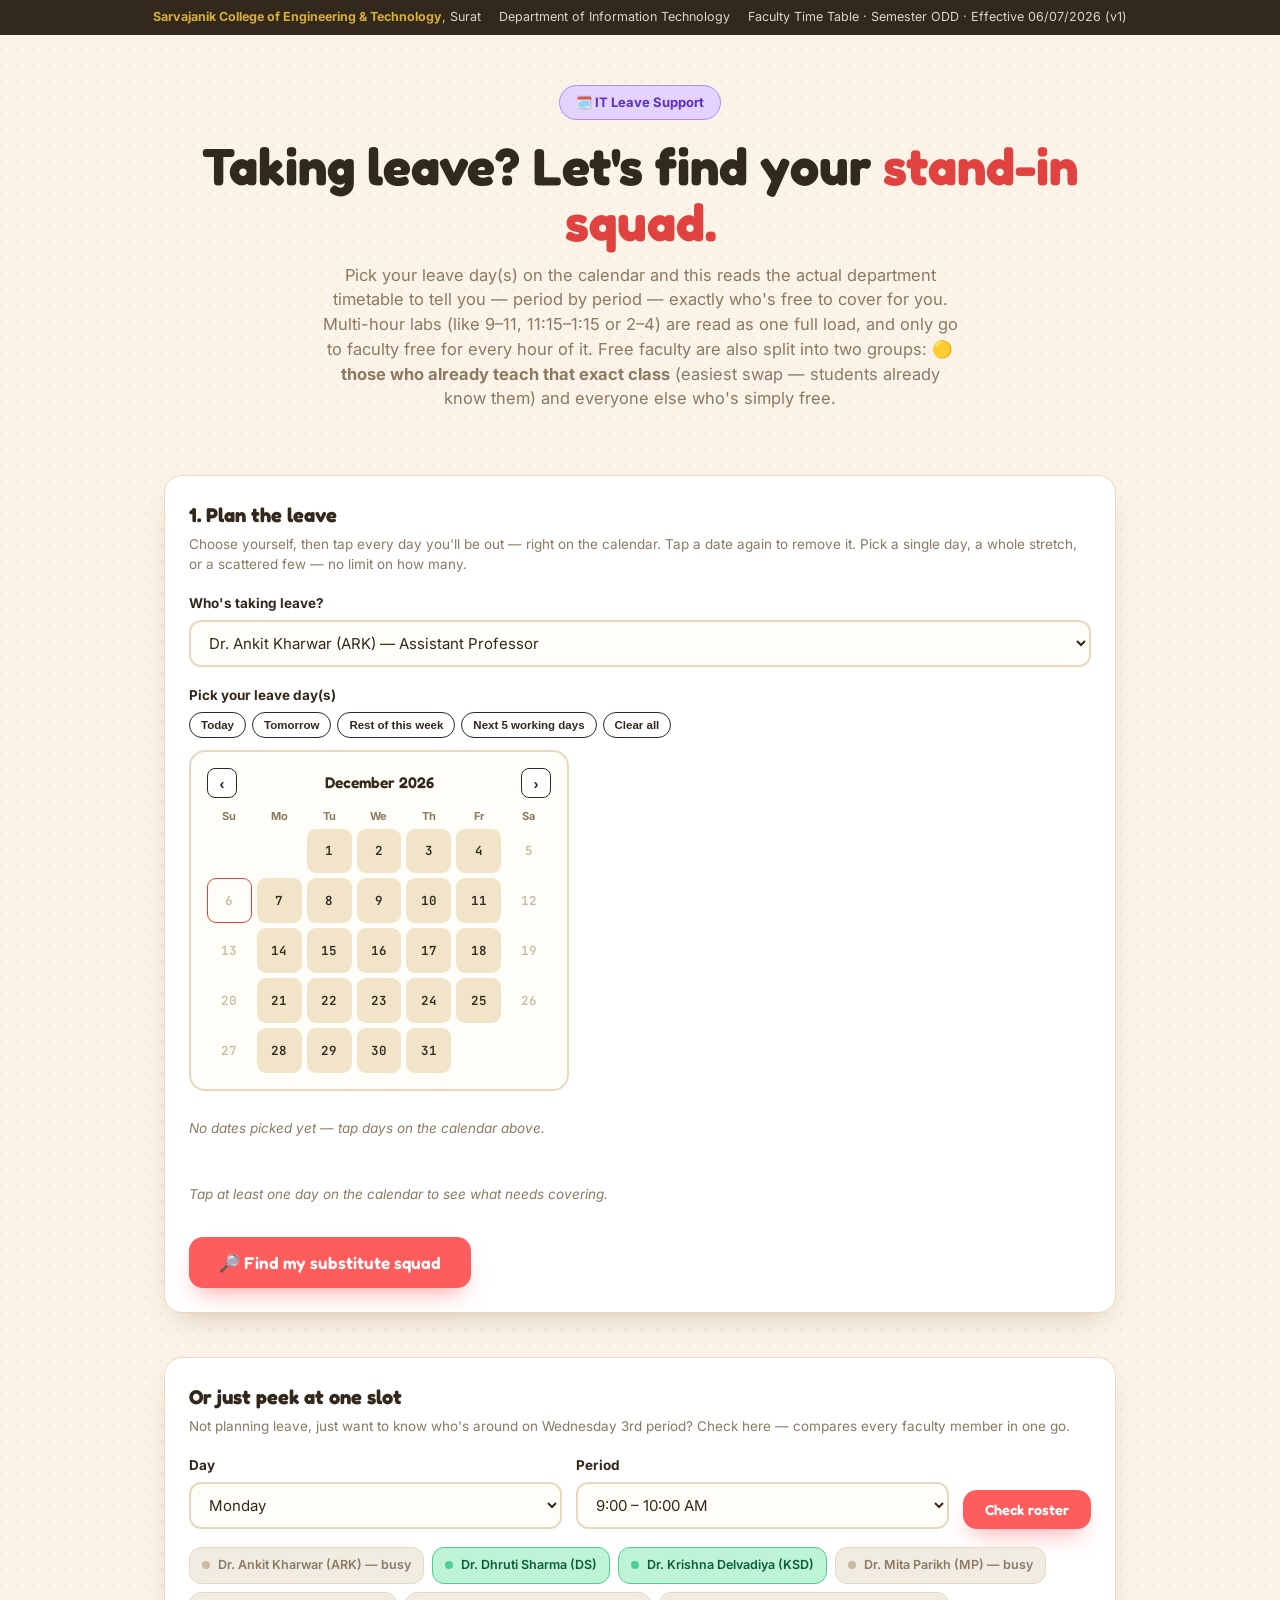
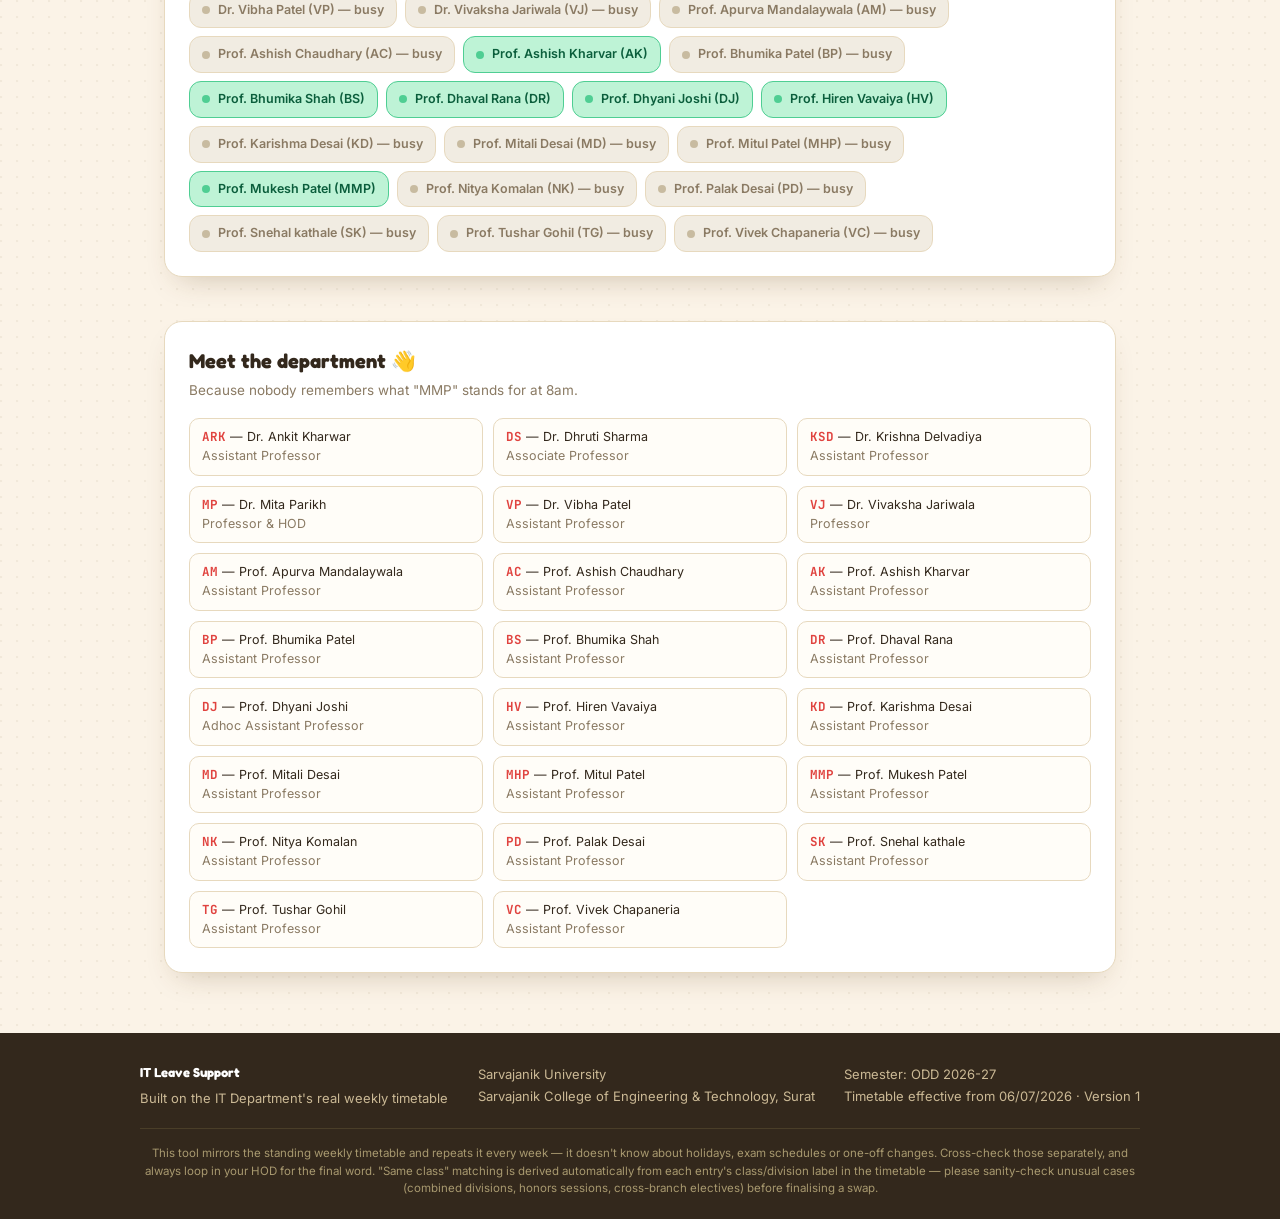
==== commit 83b32537: "Update index.html" ====
--- a/index.html
+++ b/index.html
@@ -21,6 +21,7 @@
   --sky:#B7E3FF; --sky-deep:#5FB3F5;
   --coral:#FFC7B8; --coral-deep:#FF8A69;
   --lilac:#E4D2FF; --lilac-deep:#B489FF;
+  --gold:#FFF2C2; --gold-deep:#C98A00; --gold-ink:#5C3D00;
   --line:#E7D9BE;
   --radius:18px;
   --shadow: 0 14px 30px -14px rgba(90,60,20,0.28);
@@ -58,7 +59,7 @@
 }
 .hero h1{ font-size:clamp(32px,5.6vw,52px); margin:0 0 12px; font-weight:700; line-height:1.08; }
 .hero h1 span{ color:var(--pin-deep); }
-.hero p.sub{ max-width:600px;margin:0 auto;color:var(--ink-soft);font-size:16.5px; }
+.hero p.sub{ max-width:640px;margin:0 auto;color:var(--ink-soft);font-size:16.5px; }
 
 /* ---------- generic containers ---------- */
 .wrap{ max-width:1000px; margin:0 auto; padding:0 24px; }
@@ -165,10 +166,18 @@
   border-radius:14px; padding:14px 18px; margin-bottom:20px; font-size:13.5px;
 }
 .summary-strip b{ color:var(--lemon-deep); }
+.legend-strip{
+  display:flex; gap:16px; flex-wrap:wrap; align-items:center; background:#FFFDF8;
+  border:1.5px dashed var(--cork-line); border-radius:12px; padding:10px 14px; margin-bottom:18px; font-size:12.5px;
+}
+.legend-strip .lg-item{ display:flex; align-items:center; gap:7px; }
+.legend-swatch{ width:14px;height:14px;border-radius:4px; display:inline-block; }
+.legend-swatch.gold{ background:var(--gold); border:1.5px dashed var(--gold-deep); }
+.legend-swatch.plain{ background:#F1ECE2; border:1.5px solid var(--line); }
 
 .note-grid{ display:flex; flex-wrap:wrap; gap:16px; }
 .sticky{
-  width:250px; padding:16px 16px 14px; border-radius:4px 4px 10px 10px;
+  width:260px; padding:16px 16px 14px; border-radius:4px 4px 10px 10px;
   box-shadow:0 8px 16px -6px rgba(50,30,10,.35); position:relative;
   font-size:13px; transition:transform .2s;
 }
@@ -186,13 +195,17 @@
 .sticky .period{ font-family:'JetBrains Mono'; font-size:11px; font-weight:700; opacity:.75; margin-bottom:4px; }
 .sticky .class-info{ font-family:'Fredoka'; font-weight:600; font-size:14.5px; margin-bottom:10px; line-height:1.25; }
 .sticky .subhead{ font-size:10.5px; font-weight:700; text-transform:uppercase; letter-spacing:.4px; opacity:.65; margin-bottom:6px; }
+.sticky .subhead.sameclass-head{ opacity:1; color:var(--gold-ink); }
 .sub-chip{
   display:inline-block; background:rgba(255,255,255,.75); border-radius:8px; padding:4px 8px;
   font-size:11.5px; font-weight:600; margin:0 4px 4px 0;
 }
+.sub-chip.sameclass{ background:var(--gold); border:1.5px dashed var(--gold-deep); color:var(--gold-ink); }
+.sub-chip.sameclass b{ font-weight:700; margin-left:2px; }
 .zero-cover{ background:#fff; border:2px dashed var(--pin-deep); border-radius:8px; padding:7px 9px; font-size:12px; font-weight:700; color:var(--pin-deep); }
 .sub-chip.partial{ background:rgba(255,255,255,.55); border:1px dashed rgba(0,0,0,.25); }
 .sub-chip.partial b{ font-family:'JetBrains Mono'; font-size:10.5px; margin-left:3px; }
+.same-tag{ background:rgba(255,255,255,.7); border-radius:6px; padding:1px 5px; font-size:10px; margin-left:3px; }
 
 .results-empty{
   text-align:center; padding:40px 20px; color:var(--ink-soft); font-size:14.5px;
@@ -235,7 +248,7 @@
 <header class="hero">
   <div class="eyebrow">🗓️ IT Leave Support</div>
   <h1>Taking leave? Let's find your <span>stand-in squad.</span></h1>
-  <p class="sub">Pick your leave day(s) on the calendar and this reads the actual department timetable to tell you — period by period — exactly who's free to cover for you. Multi-hour labs (like 9–11, 11:15–1:15 or 2–4) are read as one full load, and only go to faculty free for every hour of it.</p>
+  <p class="sub">Pick your leave day(s) on the calendar and this reads the actual department timetable to tell you — period by period — exactly who's free to cover for you. Multi-hour labs (like 9–11, 11:15–1:15 or 2–4) are read as one full load, and only go to faculty free for every hour of it. Free faculty are also split into two groups: <b>🟡 those who already teach that exact class</b> (easiest swap — students already know them) and everyone else who's simply free.</p>
 </header>
 
 <main class="wrap">
@@ -323,7 +336,7 @@
       <p>Timetable effective from 06/07/2026 · Version 1</p>
     </div>
   </div>
-  <div class="disclaimer">This tool mirrors the standing weekly timetable and repeats it every week — it doesn't know about holidays, exam schedules or one-off changes. Cross-check those separately, and always loop in your HOD for the final word.</div>
+  <div class="disclaimer">This tool mirrors the standing weekly timetable and repeats it every week — it doesn't know about holidays, exam schedules or one-off changes. Cross-check those separately, and always loop in your HOD for the final word. "Same class" matching is derived automatically from each entry's class/division label in the timetable — please sanity-check unusual cases (combined divisions, honors sessions, cross-branch electives) before finalising a swap.</div>
 </footer>
 
 <script>
@@ -353,13 +366,111 @@
   DATA.faculty[code].dataGap = (n===0);
 });
 
+/* ============================= CLASS-MATCH HELPERS ============================= */
+/* Every schedule entry encodes the class/division it belongs to inside its FIRST
+   bracket, e.g. "DSYS ( VII IT D1) A (IT 5)" -> subject "DSYS", class "VII IT D1".
+   This lets the tool tell whether a candidate substitute already teaches that very
+   class (any subject, any day of their own week) — a far better fit than a random
+   free faculty, since they already know the batch and periods can genuinely be
+   swapped/adjusted around them. */
+function normClass(str){ return str.toUpperCase().replace(/\s+/g," ").trim(); }
+
+function classesMatch(a,b){
+  if (!a || !b) return false;
+  const na = normClass(a), nb = normClass(b);
+  if (na===nb) return true;
+  const shorter = na.length<=nb.length ? na : nb;
+  const longer  = na.length<=nb.length ? nb : na;
+  if (shorter.length < 3) return false; // avoid trivial 1-2 char matches (e.g. a bare "V")
+  const escaped = shorter.replace(/[.*+?^${}()|[\]\\]/g, '\\$&');
+  const re = new RegExp('(^|[^A-Z0-9])'+escaped+'($|[^A-Z0-9])');
+  return re.test(longer);
+}
+
+function parseClassInfo(entry){
+  if (!entry) return null;
+  const m = entry.match(/\(([^)]+)\)/);
+  if (!m) return null; // e.g. "PROJECT-I" carries no class/division info
+  const subject = entry.slice(0, m.index).trim() || entry.trim();
+  const classLabel = m[1].trim().replace(/\s+/g," ");
+  return {subject, classLabel};
+}
+
+/* For every faculty member: the full set of (class, subjects) pairs they teach,
+   gathered across their ENTIRE week — used to check "do they already teach this
+   class, just at a different time?" regardless of the specific leave slot. */
+const FACULTY_CLASS_LOG = {};
+FACULTY_CODES.forEach(code=>{
+  const seen = new Map(); // normClass(classLabel) -> {classLabel, subjects:Set}
+  const sched = DATA.faculty[code].schedule;
+  DATA.days.forEach(day=> DATA.slots.forEach(s=>{
+    const info = parseClassInfo(sched[day][s.id]);
+    if (!info) return;
+    const key = normClass(info.classLabel);
+    if (!seen.has(key)) seen.set(key, {classLabel:info.classLabel, subjects:new Set()});
+    seen.get(key).subjects.add(info.subject);
+  }));
+  FACULTY_CLASS_LOG[code] = Array.from(seen.values());
+});
+
+/* Does `code` teach the given class (or an overlapping combined division like
+   "V IT D1 & D2") anywhere in their week? Returns the matching subject(s) joined
+   by a comma, or null if there's no match at all. */
+function subjectsForClass(code, targetClassLabel){
+  if (!targetClassLabel) return null;
+  const hits = FACULTY_CLASS_LOG[code].filter(e=> classesMatch(e.classLabel, targetClassLabel));
+  if (hits.length===0) return null;
+  const subs = new Set();
+  hits.forEach(h=> h.subjects.forEach(s=> subs.add(s)));
+  return Array.from(subs).join(", ");
+}
+
+/* Splits a list of free faculty codes into two groups:
+   1) sameClass — already teach this exact class elsewhere in the week (best-fit
+      substitute: students already know them, easiest to adjust/swap).
+   2) other — simply free, with no existing tie to this particular class. */
+function splitByClassMatch(codes, targetClassLabel){
+  const sameClass = [], other = [];
+  codes.forEach(code=>{
+    const subj = targetClassLabel ? subjectsForClass(code, targetClassLabel) : null;
+    if (subj) sameClass.push({code, subj}); else other.push({code});
+  });
+  return {sameClass, other};
+}
+
+function chipsSameClass(list){
+  return list.map(x=>
+    '<span class="sub-chip sameclass" title="'+DATA.faculty[x.code].name+' already teaches this class ('+x.subj+')">'
+    + DATA.faculty[x.code].name + ' (' + x.code + ') <b>(' + x.subj + ')</b></span>'
+  ).join("");
+}
+function chipsOther(list){
+  return list.map(x=> '<span class="sub-chip">'+DATA.faculty[x.code].name+' ('+x.code+')</span>').join("");
+}
+
+/* Renders the two-part "who's free" block for a single period or a fully-free lab
+   block: gold group first (already teach this class — easiest swap), then everyone
+   else who's simply free. */
+function groupedFreeHtml(codes, targetClassLabel){
+  const {sameClass, other} = splitByClassMatch(codes, targetClassLabel);
+  let html = "";
+  if (sameClass.length){
+    html += '<div class="subhead sameclass-head">🟡 Already teach this class — easiest swap</div>' + chipsSameClass(sameClass);
+  }
+  if (other.length){
+    const label = targetClassLabel ? "Free, new to this class" : "Free to cover";
+    html += '<div class="subhead" style="margin-top:'+(sameClass.length?'10px':'0')+';">'+label+'</div>' + chipsOther(other);
+  }
+  return html;
+}
+
 /* ============================= SETUP: DROPDOWNS ============================= */
 const facultySelect = document.getElementById("facultySelect");
 FACULTY_CODES.forEach(code=>{
   const f = DATA.faculty[code];
   const opt = document.createElement("option");
   opt.value = code;
-  opt.textContent = `${f.name} (${code}) — ${f.designation}`;
+  opt.textContent = f.name + " (" + code + ") — " + f.designation;
   facultySelect.appendChild(opt);
 });
 
@@ -413,7 +524,7 @@
     // multi-hour lab/load block rather than two coincidentally-adjacent single classes.
     const chainIdx = [i];
     let cur = i;
-    while (isTrueAdjacent.has(`${cur}-${cur+1}`)){
+    while (isTrueAdjacent.has(cur+"-"+(cur+1))){
       const nextVal = sched[slots[cur+1].id];
       if (nextVal && nextVal.trim() === val.trim()){
         chainIdx.push(cur+1);
@@ -449,7 +560,7 @@
 }
 function isoDate(date){
   const y=date.getFullYear(), m=String(date.getMonth()+1).padStart(2,"0"), d=String(date.getDate()).padStart(2,"0");
-  return `${y}-${m}-${d}`;
+  return y+"-"+m+"-"+d;
 }
 
 /* ============================= CALENDAR (multi-day, non-contiguous selection) ============================= */
@@ -469,7 +580,7 @@
   const todayIso = isoDate(new Date());
 
   let cells = "";
-  for (let i=0;i<startWeekday;i++) cells += `<div class="cal-cell empty"></div>`;
+  for (let i=0;i<startWeekday;i++) cells += '<div class="cal-cell empty"></div>';
   for (let d=1; d<=daysInMonth; d++){
     const dateObj = new Date(calViewYear, calViewMonth, d);
     const iso = isoDate(dateObj);
@@ -481,18 +592,17 @@
     if (isWeekend) cls += " weekend";
     if (isSelected) cls += " selected";
     if (isToday) cls += " today";
-    cells += `<button type="button" class="${cls}" data-iso="${iso}" ${isWeekend? 'disabled title="Weekend — no lectures on the books"':''}>${d}</button>`;
+    cells += '<button type="button" class="'+cls+'" data-iso="'+iso+'" '+(isWeekend? 'disabled title="Weekend — no lectures on the books"':'')+'>'+d+'</button>';
   }
 
-  wrap.innerHTML = `
-    <div class="cal-head">
-      <button type="button" class="cal-nav" id="calPrev" aria-label="Previous month">‹</button>
-      <div class="cal-month">${monthName}</div>
-      <button type="button" class="cal-nav" id="calNext" aria-label="Next month">›</button>
-    </div>
-    <div class="cal-grid cal-dow"><div>Su</div><div>Mo</div><div>Tu</div><div>We</div><div>Th</div><div>Fr</div><div>Sa</div></div>
-    <div class="cal-grid">${cells}</div>
-  `;
+  wrap.innerHTML =
+    '<div class="cal-head">'
+    + '<button type="button" class="cal-nav" id="calPrev" aria-label="Previous month">‹</button>'
+    + '<div class="cal-month">'+monthName+'</div>'
+    + '<button type="button" class="cal-nav" id="calNext" aria-label="Next month">›</button>'
+    + '</div>'
+    + '<div class="cal-grid cal-dow"><div>Su</div><div>Mo</div><div>Tu</div><div>We</div><div>Th</div><div>Fr</div><div>Sa</div></div>'
+    + '<div class="cal-grid">'+cells+'</div>';
 
   document.getElementById("calPrev").addEventListener("click", ()=>{
     calViewMonth--; if (calViewMonth<0){ calViewMonth=11; calViewYear--; }
@@ -516,10 +626,10 @@
   const chipsWrap = document.getElementById("selectedChips");
   const sorted = Array.from(selectedDates).sort();
   chipsWrap.innerHTML = sorted.length===0
-    ? `<p class="empty-note">No dates picked yet — tap days on the calendar above.</p>`
+    ? '<p class="empty-note">No dates picked yet — tap days on the calendar above.</p>'
     : sorted.map(iso=>{
         const d = new Date(iso+"T00:00:00");
-        return `<span class="date-chip">${fmtDate(d)}<button type="button" class="chip-x" data-iso="${iso}" title="Remove this date">×</button></span>`;
+        return '<span class="date-chip">'+fmtDate(d)+'<button type="button" class="chip-x" data-iso="'+iso+'" title="Remove this date">×</button></span>';
       }).join("");
   rebuildDayCards(sorted);
 }
@@ -562,12 +672,12 @@
   dayPlans = {};
   document.getElementById("resultsSection").style.display = "none";
 
-  if (!code){ wrap.innerHTML = `<p class="empty-note">Pick yourself above, then choose your leave day(s) on the calendar.</p>`; countNote.textContent=""; return; }
-  if (!sortedDates || sortedDates.length===0){ wrap.innerHTML = `<p class="empty-note">Tap at least one day on the calendar to see what needs covering.</p>`; countNote.textContent=""; return; }
+  if (!code){ wrap.innerHTML = '<p class="empty-note">Pick yourself above, then choose your leave day(s) on the calendar.</p>'; countNote.textContent=""; return; }
+  if (!sortedDates || sortedDates.length===0){ wrap.innerHTML = '<p class="empty-note">Tap at least one day on the calendar to see what needs covering.</p>'; countNote.textContent=""; return; }
 
   countNote.textContent = sortedDates.length===1
     ? "That's a single day."
-    : `That's ${sortedDates.length} days picked — scroll down, every one of them gets its own card.`;
+    : "That's "+sortedDates.length+" days picked — scroll down, every one of them gets its own card.";
 
   const faculty = DATA.faculty[code];
 
@@ -581,11 +691,9 @@
     dayPlans[key] = {dayName:dn, checks:{}, blocks:{}};
 
     if (blocks.length===0){
-      card.innerHTML = `
-        <div class="day-card-head">
-          <div class="day-card-title">${fmtDate(d)}<small>${DAY_FULL[dn]}</small></div>
-        </div>
-        <p class="empty-note">🙌 Lucky day — no scheduled classes for ${faculty.name.split(" ").slice(-1)[0]} on the timetable. Nothing to cover.</p>`;
+      card.innerHTML =
+        '<div class="day-card-head"><div class="day-card-title">'+fmtDate(d)+'<small>'+DAY_FULL[dn]+'</small></div></div>'
+        + '<p class="empty-note">🙌 Lucky day — no scheduled classes for '+faculty.name.split(" ").slice(-1)[0]+' on the timetable. Nothing to cover.</p>';
       wrap.appendChild(card);
       return;
     }
@@ -594,39 +702,33 @@
 
     const checksHtml = blocks.map(b=>{
       const k = blockKeyOf(b);
-      const labTag = b.type==="lab2" ? ` <span title="${b.slots.length} back-to-back periods, same class — treated as one ${b.slots.length}-hour block. Only faculty free for ALL ${b.slots.length} hours count as a full cover.">🔬 ${b.slots.length}-hr lab</span>` : "";
-      return `
-      <label class="class-check">
-        <input type="checkbox" data-date="${key}" data-block="${k}" checked>
-        <span><span class="t">${b.label}</span>${b.subject}${labTag}</span>
-      </label>`;
+      const labTag = b.type==="lab2" ? ' <span title="'+b.slots.length+' back-to-back periods, same class — treated as one '+b.slots.length+'-hour block. Only faculty free for ALL '+b.slots.length+' hours count as a full cover.">🔬 '+b.slots.length+'-hr lab</span>' : "";
+      return '<label class="class-check"><input type="checkbox" data-date="'+key+'" data-block="'+k+'" checked><span><span class="t">'+b.label+'</span>'+b.subject+labTag+'</span></label>';
     }).join("");
 
-    card.innerHTML = `
-      <div class="day-card-head">
-        <div class="day-card-title">${fmtDate(d)}<small>${DAY_FULL[dn]}</small></div>
-        <div class="quick-toggles">
-          <button type="button" class="qtbtn" data-act="all" data-date="${key}">Full day off</button>
-          <button type="button" class="qtbtn" data-act="morning" data-date="${key}">Morning only</button>
-          <button type="button" class="qtbtn" data-act="afternoon" data-date="${key}">Afternoon only</button>
-          <button type="button" class="qtbtn" data-act="none" data-date="${key}">Clear</button>
-        </div>
-      </div>
-      ${checksHtml}
-    `;
+    card.innerHTML =
+      '<div class="day-card-head">'
+      + '<div class="day-card-title">'+fmtDate(d)+'<small>'+DAY_FULL[dn]+'</small></div>'
+      + '<div class="quick-toggles">'
+      + '<button type="button" class="qtbtn" data-act="all" data-date="'+key+'">Full day off</button>'
+      + '<button type="button" class="qtbtn" data-act="morning" data-date="'+key+'">Morning only</button>'
+      + '<button type="button" class="qtbtn" data-act="afternoon" data-date="'+key+'">Afternoon only</button>'
+      + '<button type="button" class="qtbtn" data-act="none" data-date="'+key+'">Clear</button>'
+      + '</div></div>'
+      + checksHtml;
     wrap.appendChild(card);
   });
 }
 
 document.getElementById("dayCards").addEventListener("change", e=>{
   if (e.target.matches('input[type="checkbox"]')){
-    const {date, block} = e.target.dataset;
+    const date = e.target.dataset.date, block = e.target.dataset.block;
     dayPlans[date].checks[block] = e.target.checked;
   }
 });
 document.getElementById("dayCards").addEventListener("click", e=>{
   if (!e.target.matches(".qtbtn")) return;
-  const {act, date} = e.target.dataset;
+  const act = e.target.dataset.act, date = e.target.dataset.date;
   const card = e.target.closest(".day-card");
   card.querySelectorAll('input[type="checkbox"]').forEach(cb=>{
     const k = cb.dataset.block;
@@ -648,7 +750,7 @@
 
 /* ============================= FIND SUBSTITUTES ============================= */
 /* Returns faculty free at ONE given slot. Used for single-period classes and as the
-   building block for the 2-hour lab check below. */
+   building block for the multi-hour lab check below. */
 function freeFacultyAt(dayName, slotId, excludeCode){
   return FACULTY_CODES.filter(code=>{
     if (code===excludeCode) return false;
@@ -679,74 +781,82 @@
     const notes = blockKeys.map((k,i)=>{
       totalChecked++;
       const block = plan.blocks[k];
+      const classInfo = parseClassInfo(block.subject);
       let subsHtml;
 
       if (block.type==="lab2"){
-        /* Full-load consecutive block (2 hours, or more for a longer chained run): only
-           faculty free for EVERY period in the block count as a genuine substitute.
-           Faculty free for just some of the hours are listed separately, clearly marked
-           with exactly which hours they can actually cover. */
+        /* Full-load consecutive block (2+ hours): only faculty free for EVERY period in
+           the block count as a genuine full substitute. Faculty free for just part of it
+           are listed separately, clearly marked with exactly which part (1st half / 2nd
+           half, or period X of Y for longer runs) they can actually cover. */
         const slotIds = block.slots.map(s=>s.id);
         const freeSets = slotIds.map(sid => new Set(freeFacultyAt(plan.dayName, sid, code)));
         const fullyFree = FACULTY_CODES.filter(c=> c!==code && freeSets.every(set=>set.has(c)));
         if (fullyFree.length===0) zeroCover++;
 
         const fullHtml = fullyFree.length
-          ? fullyFree.map(c=>`<span class="sub-chip">${DATA.faculty[c].name} (${c})</span>`).join("")
-          : `<div class="zero-cover">😬 Nobody's free for the full ${slotIds.length} hours — flag to HOD</div>`;
+          ? groupedFreeHtml(fullyFree, classInfo && classInfo.classLabel)
+          : '<div class="zero-cover">😬 Nobody free for the full '+slotIds.length+' hours — flag to HOD</div>';
 
         const partials = FACULTY_CODES
           .filter(c=> c!==code && !fullyFree.includes(c))
           .map(c=>({ c, freeIdx: freeSets.map((set,idx)=> set.has(c) ? idx : -1).filter(x=>x>=0) }))
           .filter(p=> p.freeIdx.length>0);
 
-        const partialHtml = partials.length ? `
-          <div class="subhead" style="margin-top:12px;">Free for only part of it <span style="font-weight:400;text-transform:none;">(not the full ${slotIds.length}-hr block)</span></div>
-          ${partials.map(p=>{
-            const hourWord = p.freeIdx.length===1 ? "hour" : "hours";
-            const which = p.freeIdx.map(idx=> block.slots[idx].label).join(", ");
-            return `<span class="sub-chip partial" title="${DATA.faculty[p.c].name} is free for ${which} only, not the whole block">${DATA.faculty[p.c].name} (${p.c}) <b>${p.freeIdx.length}/${slotIds.length} ${hourWord}</b></span>`;
-          }).join("")}
-        ` : "";
+        const halfWord = idx => (slotIds.length===2 ? (idx===0 ? "1st half" : "2nd half") : ("period "+(idx+1)+" of "+slotIds.length));
+
+        const partialHtml = partials.length ? (
+          '<div class="subhead" style="margin-top:12px;">Free for only part of it <span style="font-weight:400;text-transform:none;">(not the full '+slotIds.length+'-hr block)</span></div>'
+          + partials.map(p=>{
+              const subj = classInfo ? subjectsForClass(p.c, classInfo.classLabel) : null;
+              const which = p.freeIdx.map(idx=> halfWord(idx)+': '+block.slots[idx].label).join(' · ');
+              const sameClassTag = subj ? ' <span class="same-tag" title="Already teaches this class ('+subj+')">🟡 '+subj+'</span>' : '';
+              return '<span class="sub-chip partial" title="'+DATA.faculty[p.c].name+' is free for '+which+' only, not the whole block">'+DATA.faculty[p.c].name+' ('+p.c+')'+sameClassTag+' <b>('+which+')</b></span>';
+            }).join("")
+        ) : "";
 
         subsHtml = fullHtml + partialHtml;
       } else {
         const subs = freeFacultyAt(plan.dayName, block.slots[0].id, code);
         if (subs.length===0) zeroCover++;
         subsHtml = subs.length
-          ? subs.map(c=>`<span class="sub-chip">${DATA.faculty[c].name} (${c})</span>`).join("")
-          : `<div class="zero-cover">😬 Nobody's free — flag to HOD</div>`;
+          ? groupedFreeHtml(subs, classInfo && classInfo.classLabel)
+          : '<div class="zero-cover">😬 Nobody free — flag to HOD</div>';
       }
 
-      const labTag = block.type==="lab2" ? ` <span title="${block.slots.length}-hour consecutive block — full cover requires all ${block.slots.length} hours free">🔬 ${block.slots.length}-hr lab</span>` : "";
-
-      return `
-        <div class="sticky c${i%5}">
-          <div class="period">${block.label}</div>
-          <div class="class-info">${block.subject}${labTag}</div>
-          <div class="subhead">Free to cover</div>
-          ${subsHtml}
-        </div>`;
+      const labTag = block.type==="lab2" ? ' <span title="'+block.slots.length+'-hour consecutive block — full cover requires all '+block.slots.length+' hours free">🔬 '+block.slots.length+'-hr lab</span>' : "";
+
+      return '<div class="sticky c'+(i%5)+'">'
+        + '<div class="period">'+block.label+'</div>'
+        + '<div class="class-info">'+block.subject+labTag+'</div>'
+        + subsHtml
+        + '</div>';
     }).join("");
 
-    dateBlocks.push(`
-      <div class="pinboard-date">${fmtDate(d)} <span style="font-weight:400;color:var(--ink-soft);font-size:13px;">· ${DAY_FULL[plan.dayName]}</span></div>
-      <div class="note-grid">${notes}</div>
-    `);
+    dateBlocks.push(
+      '<div class="pinboard-date">'+fmtDate(d)+' <span style="font-weight:400;color:var(--ink-soft);font-size:13px;">· '+DAY_FULL[plan.dayName]+'</span></div>'
+      + '<div class="note-grid">'+notes+'</div>'
+    );
   });
 
   if (dateBlocks.length===0){
-    board.innerHTML = `<div class="results-empty">Nothing's checked off above — tick at least one class you'll miss, then hit the button again.</div>`;
+    board.innerHTML = '<div class="results-empty">Nothing checked off above — tick at least one class you will miss, then hit the button again.</div>';
     return;
   }
 
-  const summary = `
-    <div class="summary-strip">
-      <div><b>${totalChecked}</b> class${totalChecked===1?'':'es'} need${totalChecked===1?'s':''} covering</div>
-      <div><b>${zeroCover}</b> slot${zeroCover===1?'':'s'} with zero full backup</div>
-      <div>Requesting: <b>${faculty.name}</b> (${code})</div>
-    </div>`;
-  board.innerHTML = summary + dateBlocks.join("");
+  const legend =
+    '<div class="legend-strip">'
+    + '<div class="lg-item"><span class="legend-swatch gold"></span> 🟡 Already teaches this class elsewhere — easiest swap, students already know them</div>'
+    + '<div class="lg-item"><span class="legend-swatch plain"></span> Free, but new to this particular class</div>'
+    + '</div>';
+
+  const summary =
+    '<div class="summary-strip">'
+    + '<div><b>'+totalChecked+'</b> class'+(totalChecked===1?'':'es')+' need'+(totalChecked===1?'s':'')+' covering</div>'
+    + '<div><b>'+zeroCover+'</b> slot'+(zeroCover===1?'':'s')+' with zero full backup</div>'
+    + '<div>Requesting: <b>'+faculty.name+'</b> ('+code+')</div>'
+    + '</div>';
+  board.innerHTML = legend + summary + dateBlocks.join("");
   resultsSection.scrollIntoView({behavior:"smooth", block:"start"});
 });
 
@@ -759,7 +869,7 @@
     const busyText = f.schedule[day][slot];
     const free = !busyText;
     const gapNote = f.dataGap ? ' ⚠️ no data on file' : '';
-    return `<div class="roster-chip ${free?'free':'busy'}"><span class="dot"></span>${f.name} (${code})${free?gapNote:' — busy'}</div>`;
+    return '<div class="roster-chip '+(free?'free':'busy')+'"><span class="dot"></span>'+f.name+' ('+code+')'+(free?gapNote:' — busy')+'</div>';
   }).join("");
   grid.innerHTML = items;
 }
@@ -772,7 +882,7 @@
   const f = DATA.faculty[code];
   const div = document.createElement("div");
   div.className = "legend-item";
-  div.innerHTML = `<b>${code}</b> — ${f.name}<br><span style="color:var(--ink-soft);">${f.designation}</span>${f.dataGap?'<br><span style="color:var(--pin-deep);font-weight:700;">⚠️ no classes on file — schedule not confirmed</span>':''}`;
+  div.innerHTML = '<b>'+code+'</b> — '+f.name+'<br><span style="color:var(--ink-soft);">'+f.designation+'</span>'+(f.dataGap?'<br><span style="color:var(--pin-deep);font-weight:700;">⚠️ no classes on file — schedule not confirmed</span>':'');
   legendGrid.appendChild(div);
 });
 </script>
